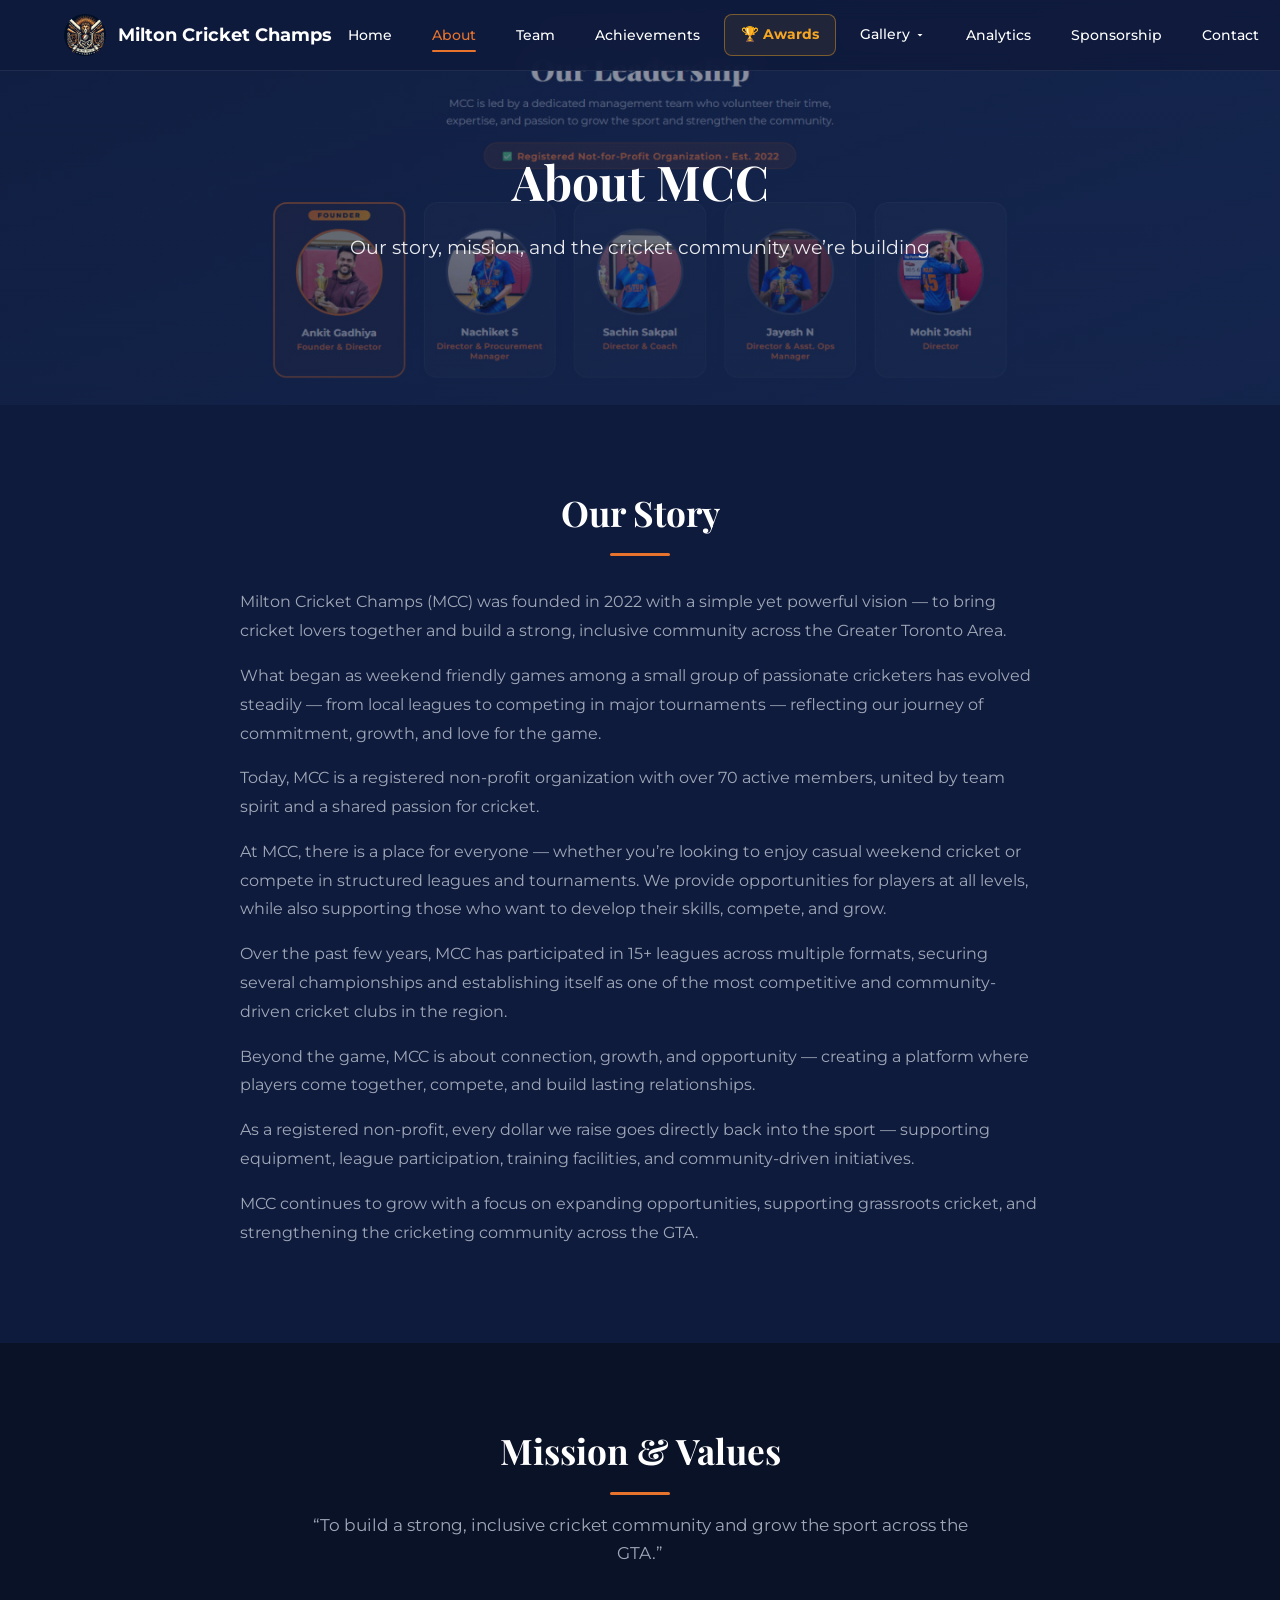
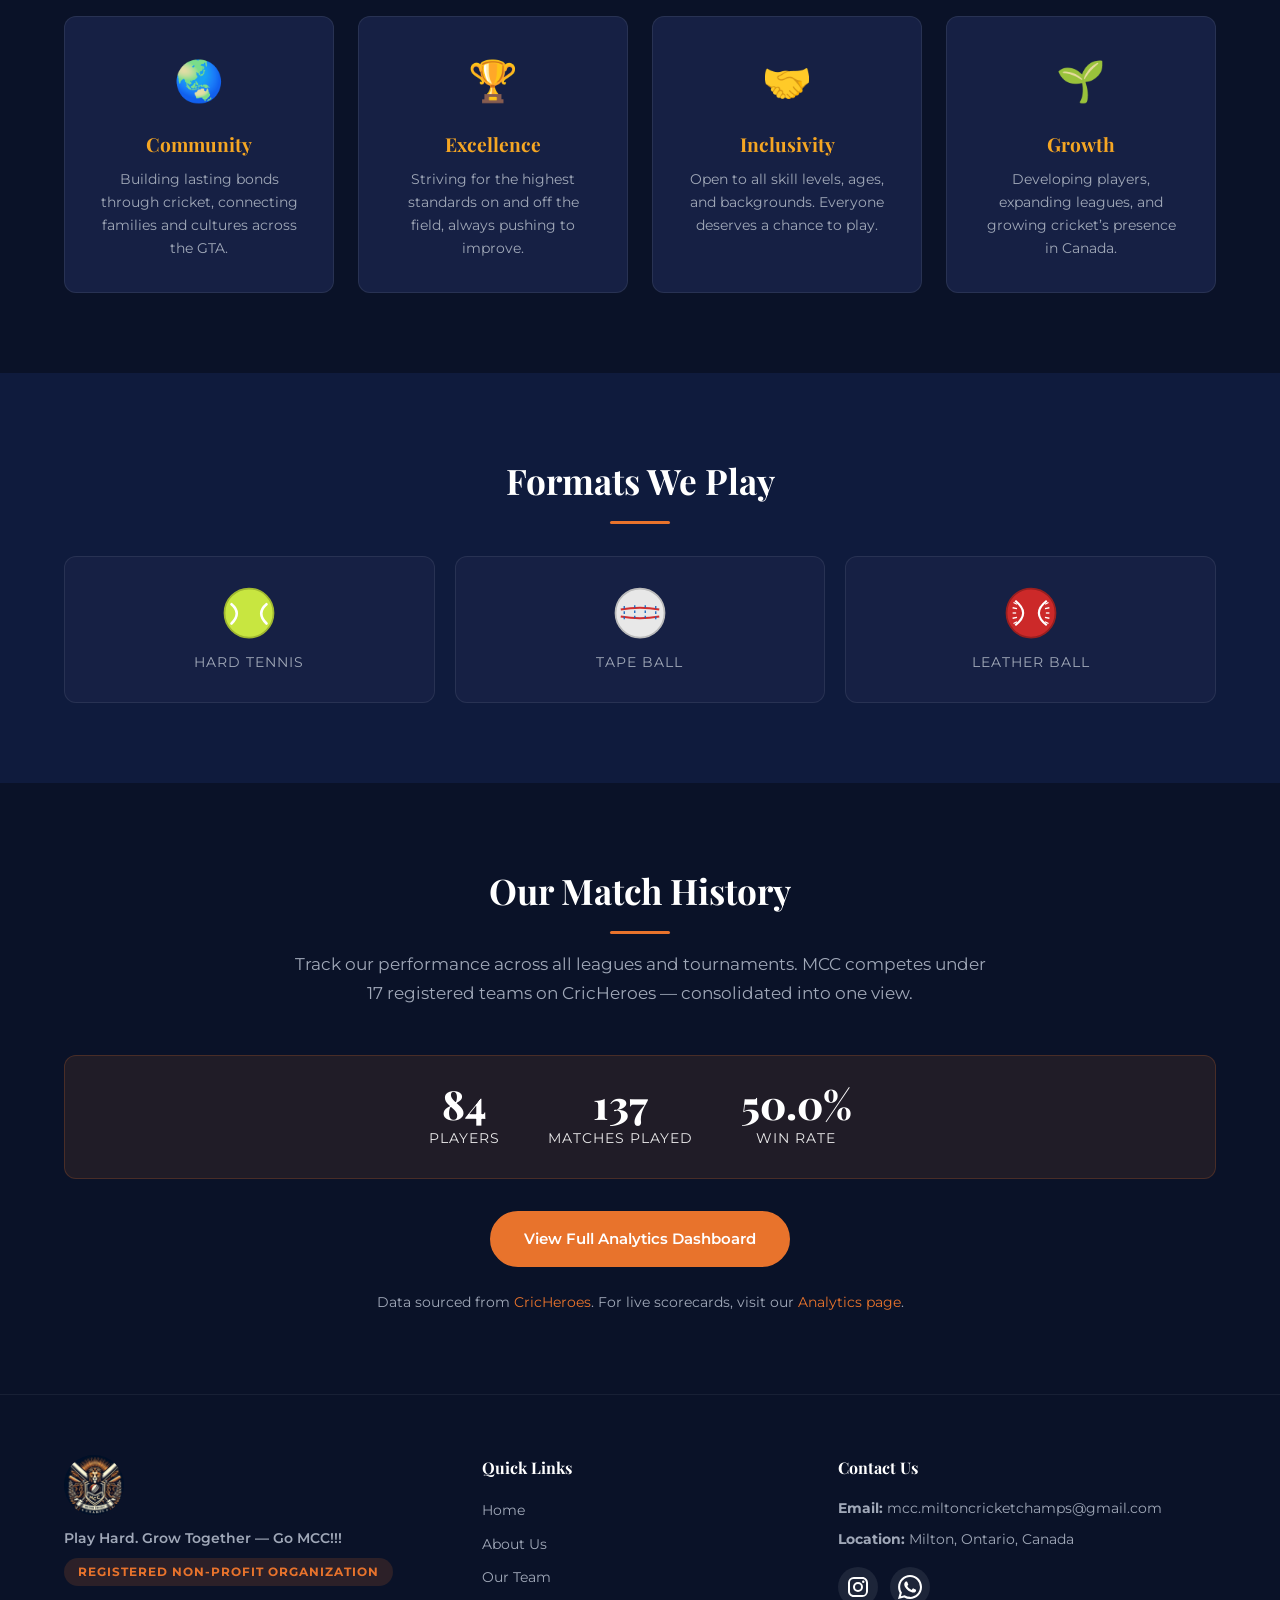
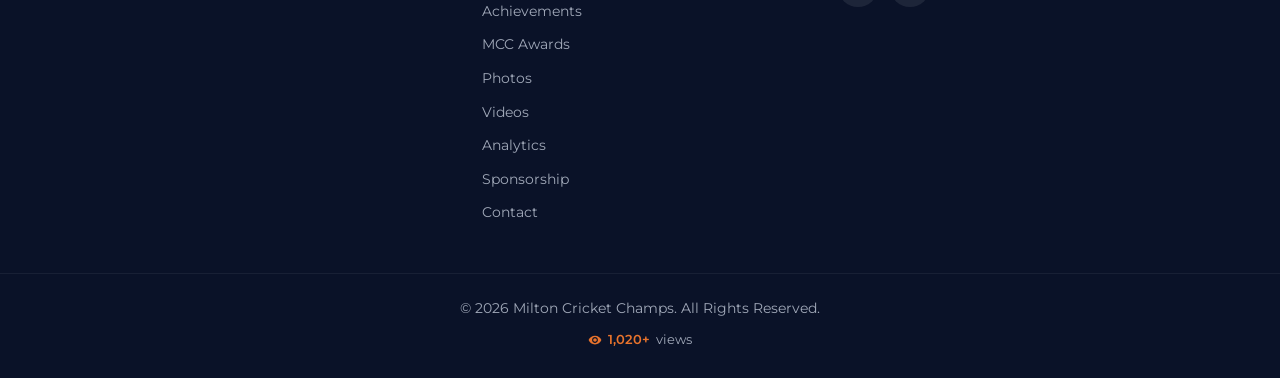
==== about.html @ cc92b358 "Auto-update: refresh analytics & videos [2026-10-25]" ====
<!DOCTYPE html>
<html lang="en">
<head>
  <meta charset="UTF-8">
  <meta name="viewport" content="width=device-width, initial-scale=1.0">
  <meta name="description" content="Learn about Milton Cricket Champs — our story, mission, values, and the cricket formats we play.">
  <title>About | Milton Cricket Champs</title>
  <link rel="icon" type="image/jpeg" href="img/logo.jpeg">
  <!-- Open Graph -->
  <meta property="og:title" content="About | Milton Cricket Champs">
  <meta property="og:description" content="Learn about Milton Cricket Champs — our story, mission, values, and the cricket formats we play.">
  <meta property="og:image" content="https://mcc-miltoncricketchamps.github.io/img/logo.jpeg">
  <meta property="og:type" content="website">
  <link href="https://fonts.googleapis.com/css2?family=Montserrat:wght@400;500;600;700;800&family=Playfair+Display:wght@700;800&display=swap" rel="stylesheet">
  <link rel="stylesheet" href="css/style.css">
  <!-- Google tag (gtag.js) -->
  <script async src="https://www.googletagmanager.com/gtag/js?id=G-EQ4QYPNRT9"></script>
  <script>
    window.dataLayer = window.dataLayer || [];
    function gtag(){dataLayer.push(arguments);}
    gtag('js', new Date());
    gtag('config', 'G-EQ4QYPNRT9');
  </script>
  <script type="application/ld+json">{
    "@context": "https://schema.org",
    "@type": "SportsOrganization",
    "name": "Milton Cricket Champs",
    "alternateName": "MCC",
    "url": "https://mcc-miltoncricketchamps.github.io",
    "logo": "https://mcc-miltoncricketchamps.github.io/img/logo.jpeg",
    "description": "A registered non-profit cricket organization in Milton, Ontario — building a strong, inclusive cricket community in the GTA since 2022.",
    "sport": "Cricket",
    "location": {
      "@type": "Place",
      "name": "Milton, Ontario",
      "address": {
        "@type": "PostalAddress",
        "addressLocality": "Milton",
        "addressRegion": "Ontario",
        "addressCountry": "CA"
      }
    },
    "email": "mcc.miltoncricketchamps@gmail.com",
    "foundingDate": "2022",
    "nonprofitStatus": "NonprofitType"
  }</script>
</head>
<body>
<nav class="navbar" id="navbar">
  <div class="nav-container">
    <a href="index.html" class="nav-brand">
      <img src="img/logo.jpeg" alt="MCC Logo" class="nav-logo">
      <span>Milton Cricket Champs</span>
    </a>
    <button class="hamburger" id="hamburger" aria-label="Toggle menu">
      <span></span><span></span><span></span>
    </button>
    <ul class="nav-links" id="navLinks">
      <li><a href="index.html">Home</a></li>
<li><a href="about.html" class="active">About</a></li>
<li><a href="team.html">Team</a></li>
<li><a href="achievements.html">Achievements</a></li>
<li class="nav-awards"><a href="awards.html">🏆 Awards</a></li>
<li class="nav-dropdown">
  <a href="#" class="dropdown-toggle">Gallery <svg class="dropdown-arrow" viewBox="0 0 24 24" width="12" height="12"><path fill="currentColor" d="M7 10l5 5 5-5z"/></svg></a>
  <ul class="dropdown-menu">
    <li><a href="gallery.html">Photos</a></li>
    <li><a href="videos.html">Videos</a></li>
  </ul>
</li>
<li><a href="analytics.html">Analytics</a></li>
<li><a href="sponsorship.html">Sponsorship</a></li>
<li><a href="contact.html">Contact</a></li>

    </ul>
  </div>
</nav>
<main>

<!-- Hero Banner -->
<section class="page-hero">
  <div class="page-hero-bg">
    <img src="img/gallery/slide_3.jpg" alt="MCC Team">
  </div>
  <div class="hero-overlay"></div>
  <div class="page-hero-content">
    <h1>About MCC</h1>
    <p>Our story, mission, and the cricket community we&rsquo;re building</p>
  </div>
</section>

<!-- Story -->
<section class="section">
  <div class="container">
    <h2 class="section-title">Our Story</h2>
    <div class="story-content">
      <p>Milton Cricket Champs (MCC) was founded in 2022 with a simple yet powerful vision &mdash; to bring cricket lovers together and build a strong, inclusive community across the Greater Toronto Area.</p>
      <p>What began as weekend friendly games among a small group of passionate cricketers has evolved steadily &mdash; from local leagues to competing in major tournaments &mdash; reflecting our journey of commitment, growth, and love for the game.</p>
      <p>Today, MCC is a registered non-profit organization with over 70 active members, united by team spirit and a shared passion for cricket.</p>
      <p>At MCC, there is a place for everyone &mdash; whether you&rsquo;re looking to enjoy casual weekend cricket or compete in structured leagues and tournaments. We provide opportunities for players at all levels, while also supporting those who want to develop their skills, compete, and grow.</p>
      <p>Over the past few years, MCC has participated in 15+ leagues across multiple formats, securing several championships and establishing itself as one of the most competitive and community-driven cricket clubs in the region.</p>
      <p>Beyond the game, MCC is about connection, growth, and opportunity &mdash; creating a platform where players come together, compete, and build lasting relationships.</p>
      <p>As a registered non-profit, every dollar we raise goes directly back into the sport &mdash; supporting equipment, league participation, training facilities, and community-driven initiatives.</p>
      <p>MCC continues to grow with a focus on expanding opportunities, supporting grassroots cricket, and strengthening the cricketing community across the GTA.</p>
    </div>
  </div>
</section>

<!-- Mission & Values -->
<section class="section section-alt">
  <div class="container">
    <h2 class="section-title">Mission &amp; Values</h2>
    <p class="section-subtitle">&ldquo;To build a strong, inclusive cricket community and grow the sport across the GTA.&rdquo;</p>
    <div class="values-grid">
      <div class="value-card">
        <div class="value-icon">&#127759;</div>
        <h3>Community</h3>
        <p>Building lasting bonds through cricket, connecting families and cultures across the GTA.</p>
      </div>
      <div class="value-card">
        <div class="value-icon">&#127942;</div>
        <h3>Excellence</h3>
        <p>Striving for the highest standards on and off the field, always pushing to improve.</p>
      </div>
      <div class="value-card">
        <div class="value-icon">&#129309;</div>
        <h3>Inclusivity</h3>
        <p>Open to all skill levels, ages, and backgrounds. Everyone deserves a chance to play.</p>
      </div>
      <div class="value-card">
        <div class="value-icon">&#127793;</div>
        <h3>Growth</h3>
        <p>Developing players, expanding leagues, and growing cricket&rsquo;s presence in Canada.</p>
      </div>
    </div>
  </div>
</section>

<!-- Formats -->
<section class="section">
  <div class="container">
    <h2 class="section-title">Formats We Play</h2>
    <div class="formats-grid">
      <div class="format-card"><span class="format-icon"><svg viewBox="0 0 64 64" width="56" height="56"><circle cx="32" cy="32" r="28" fill="#c8e640" stroke="#a0b830" stroke-width="2"/><path d="M12 22 Q24 32 12 44" fill="none" stroke="#fff" stroke-width="3" stroke-linecap="round"/><path d="M52 22 Q40 32 52 44" fill="none" stroke="#fff" stroke-width="3" stroke-linecap="round"/></svg></span><span class="format-name">Hard Tennis</span></div>
      <div class="format-card"><span class="format-icon"><svg viewBox="0 0 64 64" width="56" height="56"><circle cx="32" cy="32" r="28" fill="#e8e8e8" stroke="#bbb" stroke-width="2"/><path d="M10 28 Q32 24 54 28" fill="none" stroke="#d32f2f" stroke-width="2.5"/><path d="M10 36 Q32 40 54 36" fill="none" stroke="#d32f2f" stroke-width="2.5"/><path d="M14 24 L14 40" fill="none" stroke="#1565c0" stroke-width="1.5" stroke-dasharray="3 3"/><path d="M26 23 L26 41" fill="none" stroke="#1565c0" stroke-width="1.5" stroke-dasharray="3 3"/><path d="M38 23 L38 41" fill="none" stroke="#1565c0" stroke-width="1.5" stroke-dasharray="3 3"/><path d="M50 24 L50 40" fill="none" stroke="#1565c0" stroke-width="1.5" stroke-dasharray="3 3"/></svg></span><span class="format-name">Tape Ball</span></div>
      <div class="format-card"><span class="format-icon"><svg viewBox="0 0 64 64" width="56" height="56"><circle cx="32" cy="32" r="28" fill="#cc2929" stroke="#991f1f" stroke-width="2"/><path d="M14 18 Q32 32 14 46" fill="none" stroke="#fff" stroke-width="2.5"/><path d="M50 18 Q32 32 50 46" fill="none" stroke="#fff" stroke-width="2.5"/><line x1="12" y1="20" x2="16" y2="22" stroke="#fff" stroke-width="1.5"/><line x1="11" y1="26" x2="16" y2="27" stroke="#fff" stroke-width="1.5"/><line x1="11" y1="32" x2="15" y2="32" stroke="#fff" stroke-width="1.5"/><line x1="11" y1="38" x2="16" y2="37" stroke="#fff" stroke-width="1.5"/><line x1="12" y1="44" x2="16" y2="42" stroke="#fff" stroke-width="1.5"/><line x1="52" y1="20" x2="48" y2="22" stroke="#fff" stroke-width="1.5"/><line x1="53" y1="26" x2="48" y2="27" stroke="#fff" stroke-width="1.5"/><line x1="53" y1="32" x2="49" y2="32" stroke="#fff" stroke-width="1.5"/><line x1="53" y1="38" x2="48" y2="37" stroke="#fff" stroke-width="1.5"/><line x1="52" y1="44" x2="48" y2="42" stroke="#fff" stroke-width="1.5"/></svg></span><span class="format-name">Leather Ball</span></div>
    </div>
  </div>
</section>

<!-- CricHeroes -->
<section class="section section-alt">
  <div class="container cricheroes-section">
    <h2 class="section-title">Our Match History</h2>
    <p class="section-subtitle">Track our performance across all leagues and tournaments. MCC competes under 17 registered teams on CricHeroes &mdash; consolidated into one view.</p>

    <div class="cricheroes-aggregate">
      <div class="stat-item"><span class="stat-number">84</span><span class="stat-label">Players</span></div>
      <div class="stat-item"><span class="stat-number">137</span><span class="stat-label">Matches Played</span></div>
      <div class="stat-item"><span class="stat-number">50.0%</span><span class="stat-label">Win Rate</span></div>
    </div>

    <div style="text-align:center; margin-top:32px;">
      <a href="analytics.html" class="btn btn-primary">View Full Analytics Dashboard</a>
    </div>

    <p class="cricheroes-note" style="margin-top:24px;">Data sourced from <a href="https://cricheroes.com" target="_blank" rel="noopener">CricHeroes</a>. For live scorecards, visit our <a href="analytics.html">Analytics page</a>.</p>
  </div>
</section>

</main>
<footer class="site-footer">
  <div class="footer-container">
    <div class="footer-col footer-brand">
      <img src="img/logo.jpeg" alt="MCC Logo" class="footer-logo">
      <p class="footer-tagline">Play Hard. Grow Together &mdash; Go MCC!!!</p>
      <span class="nfp-badge">Registered Non-Profit Organization</span>
    </div>
    <div class="footer-col">
      <h4>Quick Links</h4>
      <ul>
        <li><a href="index.html">Home</a></li>
        <li><a href="about.html">About Us</a></li>
        <li><a href="team.html">Our Team</a></li>
        <li><a href="achievements.html">Achievements</a></li>
        <li><a href="awards.html">MCC Awards</a></li>
        <li><a href="gallery.html">Photos</a></li>
        <li><a href="videos.html">Videos</a></li>
        <li><a href="analytics.html">Analytics</a></li>
        <li><a href="sponsorship.html">Sponsorship</a></li>
        <li><a href="contact.html">Contact</a></li>
      </ul>
    </div>
    <div class="footer-col">
      <h4>Contact Us</h4>
      <p><strong>Email:</strong> mcc.miltoncricketchamps@gmail.com</p>
      <p><strong>Location:</strong> Milton, Ontario, Canada</p>
      <div class="social-links">
        <a href="https://www.instagram.com/miltoncricketchamps/" target="_blank" rel="noopener" aria-label="Instagram">
          <svg viewBox="0 0 24 24" width="24" height="24"><path fill="currentColor" d="M7.8 2h8.4C19.4 2 22 4.6 22 7.8v8.4a5.8 5.8 0 0 1-5.8 5.8H7.8C4.6 22 2 19.4 2 16.2V7.8A5.8 5.8 0 0 1 7.8 2m-.2 2A3.6 3.6 0 0 0 4 7.6v8.8C4 18.39 5.61 20 7.6 20h8.8a3.6 3.6 0 0 0 3.6-3.6V7.6C20 5.61 18.39 4 16.4 4H7.6m9.65 1.5a1.25 1.25 0 0 1 1.25 1.25A1.25 1.25 0 0 1 17.25 8 1.25 1.25 0 0 1 16 6.75a1.25 1.25 0 0 1 1.25-1.25M12 7a5 5 0 0 1 5 5 5 5 0 0 1-5 5 5 5 0 0 1-5-5 5 5 0 0 1 5-5m0 2a3 3 0 0 0-3 3 3 3 0 0 0 3 3 3 3 0 0 0 3-3 3 3 0 0 0-3-3z"/></svg>
        </a>
        <a href="https://wa.me/16475231638" target="_blank" rel="noopener" class="whatsapp-link" aria-label="WhatsApp">
          <svg viewBox="0 0 24 24" width="24" height="24"><path fill="currentColor" d="M17.47 14.38c-.29-.15-1.72-.85-1.99-.95-.27-.1-.46-.15-.66.15-.2.29-.76.95-.93 1.14-.17.2-.34.22-.63.07-.29-.15-1.22-.45-2.32-1.43-.86-.76-1.44-1.71-1.61-2-.17-.29-.02-.44.13-.59.13-.13.29-.34.44-.51.15-.17.2-.29.29-.48.1-.2.05-.37-.02-.51-.07-.15-.66-1.58-.9-2.17-.24-.56-.48-.49-.66-.5h-.56c-.2 0-.51.07-.78.37-.27.29-1.02 1-1.02 2.44 0 1.44 1.05 2.83 1.19 3.02.15.2 2.06 3.14 4.99 4.41.7.3 1.24.48 1.66.61.7.22 1.34.19 1.84.12.56-.08 1.72-.7 1.96-1.38.24-.68.24-1.26.17-1.38-.07-.12-.27-.2-.56-.34m-5.42 7.4h-.03a9.87 9.87 0 0 1-5.03-1.38l-.36-.21-3.74.98 1-3.65-.24-.37a9.86 9.86 0 0 1-1.51-5.26c0-5.45 4.44-9.89 9.9-9.89 2.64 0 5.12 1.03 6.99 2.9a9.83 9.83 0 0 1 2.9 6.99c0 5.46-4.44 9.9-9.88 9.9m8.41-18.31A11.82 11.82 0 0 0 12.05 0C5.49 0 .09 5.4.09 12.04c0 2.12.56 4.19 1.61 6.01L0 24l6.1-1.6a12.04 12.04 0 0 0 5.95 1.56c6.56 0 11.94-5.4 11.94-12.04 0-3.22-1.24-6.24-3.52-8.52"/></svg>
        </a>
      </div>
    </div>
  </div>
  <div class="footer-bottom">
    <p>&copy; 2026 Milton Cricket Champs. All Rights Reserved.</p>
    <div class="site-views" id="siteViews">
      <svg viewBox="0 0 24 24"><path d="M12 4.5C7 4.5 2.73 7.61 1 12c1.73 4.39 6 7.5 11 7.5s9.27-3.11 11-7.5c-1.73-4.39-6-7.5-11-7.5zM12 17c-2.76 0-5-2.24-5-5s2.24-5 5-5 5 2.24 5 5-2.24 5-5 5zm0-8c-1.66 0-3 1.34-3 3s1.34 3 3 3 3-1.34 3-3-1.34-3-3-3z"/></svg>
      <span class="view-count">-</span> views
    </div>
  </div>
</footer>
<script src="js/main.js"></script>
</body>
</html>
---- css/style.css ----
/* ============================================================
   MCC Website — style.css
   Brand: Navy #0F1B3D, Orange #E8732C, Gold #F5A623
   ============================================================ */

/* --- Variables & Reset --- */
:root {
  --navy: #0F1B3D;
  --navy-light: #1A2D5A;
  --navy-dark: #0A1228;
  --orange: #E8732C;
  --orange-hover: #D4621E;
  --gold: #F5A623;
  --white: #FFFFFF;
  --light-gray: #F4F6FA;
  --text-gray: #A0A8B8;
  --text-dark: #333333;
  --card-bg: #162044;
  --shadow: 0 4px 20px rgba(0,0,0,0.3);
  --radius: 12px;
  --transition: 0.3s ease;
}

*, *::before, *::after { margin: 0; padding: 0; box-sizing: border-box; }

html { scroll-behavior: smooth; scroll-padding-top: 80px; }

body {
  font-family: 'Montserrat', sans-serif;
  background: var(--navy);
  color: var(--white);
  line-height: 1.6;
  overflow-x: hidden;
}

h1, h2, h3, h4 { font-family: 'Playfair Display', serif; font-weight: 700; }

a { color: var(--orange); text-decoration: none; transition: color var(--transition); }
a:hover { color: var(--gold); }

img { max-width: 100%; height: auto; display: block; }

.container { max-width: 1200px; margin: 0 auto; padding: 0 24px; }

/* --- Buttons --- */
.btn {
  display: inline-block;
  padding: 14px 32px;
  border-radius: 50px;
  font-family: 'Montserrat', sans-serif;
  font-weight: 600;
  font-size: 0.95rem;
  text-align: center;
  cursor: pointer;
  transition: all var(--transition);
  border: 2px solid transparent;
  text-decoration: none;
}
.btn-primary {
  background: var(--orange);
  color: var(--white);
  border-color: var(--orange);
}
.btn-primary:hover {
  background: var(--orange-hover);
  border-color: var(--orange-hover);
  color: var(--white);
  transform: translateY(-2px);
  box-shadow: 0 6px 20px rgba(232,115,44,0.4);
}
.btn-outline {
  background: transparent;
  color: var(--white);
  border-color: var(--white);
}
.btn-outline:hover {
  background: var(--white);
  color: var(--navy);
  transform: translateY(-2px);
}
.btn-full { width: 100%; }
.btn-whatsapp {
  background: #25D366;
  color: var(--white);
  border-color: #25D366;
  display: inline-flex;
  align-items: center;
  gap: 8px;
}
.btn-whatsapp:hover { background: #1DA851; border-color: #1DA851; color: var(--white); }

/* --- Navigation --- */
.navbar {
  position: fixed;
  top: 0; left: 0; right: 0;
  z-index: 1000;
  background: rgba(15, 27, 61, 0.95);
  backdrop-filter: blur(10px);
  -webkit-backdrop-filter: blur(10px);
  border-bottom: 1px solid rgba(255,255,255,0.08);
  transition: background var(--transition);
}
.navbar.scrolled { background: rgba(10, 18, 40, 0.98); box-shadow: 0 2px 20px rgba(0,0,0,0.3); }
.nav-container {
  max-width: 1200px;
  margin: 0 auto;
  padding: 0 24px;
  display: flex;
  align-items: center;
  justify-content: space-between;
  height: 70px;
}
.nav-brand {
  display: flex;
  align-items: center;
  gap: 12px;
  flex-shrink: 0;
  text-decoration: none;
  color: var(--white);
  font-weight: 700;
  font-size: 1.1rem;
  white-space: nowrap;
}
.nav-logo { width: 42px; height: 42px; border-radius: 50%; object-fit: cover; }
.nav-links {
  display: flex;
  align-items: center;
  list-style: none;
  gap: 8px;
  flex-wrap: nowrap;
}
.nav-links li a {
  color: var(--white);
  text-decoration: none;
  padding: 8px 16px;
  font-size: 0.9rem;
  font-weight: 500;
  border-radius: 8px;
  transition: all var(--transition);
  position: relative;
  white-space: nowrap;
}
.nav-links li a:hover { color: var(--orange); background: rgba(232,115,44,0.1); }
.nav-links li a.active {
  color: var(--orange);
}
.nav-links li a.active::after {
  content: '';
  position: absolute;
  bottom: 0; left: 16px; right: 16px;
  height: 2px;
  background: var(--orange);
  border-radius: 2px;
}
.nav-awards > a {
  display: inline-flex;
  align-items: center;
  gap: 4px;
  color: var(--gold) !important;
  border: 1px solid rgba(245,166,35,0.42);
  background: rgba(245,166,35,0.08);
  font-weight: 700 !important;
}
.nav-awards > a:hover,
.nav-awards > a.active {
  color: var(--navy-dark) !important;
  background: linear-gradient(135deg, var(--gold), #ffd979) !important;
}
.nav-awards > a.active::after { display: none; }

/* Hamburger */
.hamburger {
  display: none;
  background: none;
  border: none;
  cursor: pointer;
  padding: 8px;
  z-index: 1001;
}
.hamburger span {
  display: block;
  width: 24px;
  height: 2px;
  background: var(--white);
  margin: 5px 0;
  transition: all var(--transition);
  border-radius: 2px;
}
.hamburger.active span:nth-child(1) { transform: rotate(45deg) translate(5px, 5px); }
.hamburger.active span:nth-child(2) { opacity: 0; }
.hamburger.active span:nth-child(3) { transform: rotate(-45deg) translate(5px, -5px); }

/* Dropdown */
.nav-dropdown { position: relative; }
.dropdown-toggle { display: flex; align-items: center; gap: 4px; cursor: pointer; }
.dropdown-arrow { transition: transform var(--transition); }
.nav-dropdown:hover .dropdown-arrow,
.nav-dropdown.open .dropdown-arrow { transform: rotate(180deg); }
.dropdown-menu {
  position: absolute;
  top: 100%;
  left: 0;
  background: rgba(10, 18, 40, 0.98);
  border-radius: 8px;
  padding: 8px 0;
  min-width: 160px;
  box-shadow: 0 8px 24px rgba(0,0,0,0.4);
  opacity: 0;
  visibility: hidden;
  transform: translateY(8px);
  transition: all var(--transition);
  list-style: none;
  z-index: 1002;
}
.nav-dropdown:hover .dropdown-menu,
.nav-dropdown.open .dropdown-menu {
  opacity: 1;
  visibility: visible;
  transform: translateY(0);
}
.dropdown-menu li a {
  display: block;
  padding: 8px 20px;
  color: var(--white);
  text-decoration: none;
  font-size: 0.9rem;
  font-weight: 500;
  transition: all var(--transition);
  white-space: nowrap;
}
.dropdown-menu li a:hover { color: var(--orange); background: rgba(232,115,44,0.1); }
.dropdown-menu li a.active { color: var(--orange); }
.nav-dropdown.active > .dropdown-toggle { color: var(--orange); }

/* --- Hero (Home) --- */
.hero {
  position: relative;
  min-height: 480px;
  display: flex;
  align-items: center;
  justify-content: center;
  text-align: center;
  overflow: hidden;
}
.hero-bg {
  position: absolute;
  inset: 0;
}
.hero-bg img {
  width: 100%;
  height: 100%;
  object-fit: cover;
  object-position: center center;
}
.hero-overlay {
  position: absolute;
  inset: 0;
  background: linear-gradient(180deg, rgba(15,27,61,0.45) 0%, rgba(15,27,61,0.65) 100%);
}
.hero-content {
  position: relative;
  z-index: 2;
  max-width: 700px;
  padding: 100px 24px 50px;
}
.hero-logo {
  width: 120px;
  height: 120px;
  border-radius: 50%;
  margin: 0 auto 24px;
  border: 3px solid var(--gold);
  box-shadow: 0 0 30px rgba(245,166,35,0.3);
}
.hero-content h1 {
  font-size: 3.5rem;
  margin-bottom: 16px;
  line-height: 1.1;
}
.hero-motto {
  font-size: 1.3rem;
  color: var(--gold);
  margin-bottom: 36px;
  font-weight: 500;
}
.hero-cta {
  display: flex;
  gap: 16px;
  justify-content: center;
  flex-wrap: wrap;
}

/* --- Page Hero (inner pages) --- */
.page-hero {
  position: relative;
  height: 45vh;
  min-height: 320px;
  display: flex;
  align-items: center;
  justify-content: center;
  text-align: center;
  overflow: hidden;
}
.page-hero-bg {
  position: absolute;
  inset: 0;
}
.page-hero-bg img {
  width: 100%;
  height: 100%;
  object-fit: cover;
}
.page-hero-content {
  position: relative;
  z-index: 2;
}
.page-hero-content h1 {
  font-size: 3rem;
  margin-bottom: 12px;
}
.page-hero-content p {
  font-size: 1.2rem;
  opacity: 0.9;
}

/* --- Sections --- */
.section {
  padding: 80px 0;
}
.section-alt {
  background: var(--navy-dark);
}
.section-title {
  text-align: center;
  font-size: 2.2rem;
  margin-bottom: 16px;
  position: relative;
}
.section-title::after {
  content: '';
  display: block;
  width: 60px;
  height: 3px;
  background: var(--orange);
  margin: 12px auto 0;
  border-radius: 2px;
}
.section-subtitle {
  text-align: center;
  font-size: 1.05rem;
  color: var(--text-gray);
  max-width: 700px;
  margin: 0 auto 48px;
  line-height: 1.7;
}

/* --- Stats Bar --- */
.stats-bar {
  background: linear-gradient(135deg, var(--orange) 0%, #D4621E 100%);
  padding: 36px 0;
}
.stats-bar .container {
  display: flex;
  justify-content: space-around;
  flex-wrap: wrap;
  gap: 24px;
}
.stat-item {
  text-align: center;
}
.stat-number {
  display: block;
  font-family: 'Playfair Display', serif;
  font-size: 2.5rem;
  font-weight: 800;
  line-height: 1;
}
.stat-label {
  display: block;
  font-size: 0.85rem;
  text-transform: uppercase;
  letter-spacing: 1px;
  opacity: 0.9;
  margin-top: 4px;
}

/* --- Stats Recap (Achievements page) --- */
.stats-recap {
  display: flex;
  justify-content: space-around;
  flex-wrap: wrap;
  gap: 24px;
  background: linear-gradient(135deg, var(--orange) 0%, #D4621E 100%);
  padding: 48px 32px;
  border-radius: var(--radius);
}

/* --- About Preview --- */
.about-preview {
  text-align: center;
}
.about-preview .section-subtitle {
  margin-bottom: 32px;
}

/* --- Achievement Cards (Home) --- */
.achievement-cards {
  display: grid;
  grid-template-columns: repeat(auto-fit, minmax(300px, 1fr));
  gap: 24px;
  margin-top: 32px;
}
.achievement-card {
  background: var(--card-bg);
  border-radius: var(--radius);
  padding: 32px;
  border: 1px solid rgba(255,255,255,0.08);
  transition: transform var(--transition), box-shadow var(--transition);
}
.achievement-card:hover {
  transform: translateY(-4px);
  box-shadow: var(--shadow);
}
.achievement-year {
  display: inline-block;
  background: var(--orange);
  color: var(--white);
  padding: 4px 16px;
  border-radius: 20px;
  font-size: 0.85rem;
  font-weight: 700;
  margin-bottom: 16px;
}
.achievement-card h3 {
  font-size: 1.3rem;
  margin-bottom: 8px;
}
.achievement-card p {
  color: var(--text-gray);
  font-size: 0.95rem;
}

/* --- Instagram Grid (Home) --- */
.instagram-section { text-align: center; }
.ig-grid {
  display: grid;
  grid-template-columns: repeat(3, 1fr);
  gap: 16px;
  margin-top: 32px;
}
.ig-item {
  aspect-ratio: 1;
  overflow: hidden;
  border-radius: var(--radius);
  position: relative;
}
.ig-item img {
  width: 100%;
  height: 100%;
  object-fit: cover;
  object-position: center top;
  transition: transform var(--transition);
}
.ig-item:hover img { transform: scale(1.08); }

/* --- Values Grid (About) --- */
.values-grid {
  display: grid;
  grid-template-columns: repeat(auto-fit, minmax(240px, 1fr));
  gap: 24px;
  margin-top: 32px;
}
.value-card {
  background: var(--card-bg);
  border-radius: var(--radius);
  padding: 32px;
  text-align: center;
  border: 1px solid rgba(255,255,255,0.08);
  transition: transform var(--transition);
}
.value-card:hover { transform: translateY(-4px); }
.value-icon { font-size: 2.5rem; margin-bottom: 16px; }
.value-card h3 { font-size: 1.2rem; margin-bottom: 8px; color: var(--gold); }
.value-card p { color: var(--text-gray); font-size: 0.9rem; }

/* --- Formats Grid (About) --- */
.formats-grid {
  display: grid;
  grid-template-columns: repeat(auto-fit, minmax(150px, 1fr));
  gap: 20px;
  margin-top: 32px;
}
.format-card {
  background: var(--card-bg);
  border-radius: var(--radius);
  padding: 28px 16px;
  text-align: center;
  border: 1px solid rgba(255,255,255,0.08);
  transition: all var(--transition);
}
.format-card:hover {
  border-color: var(--orange);
  transform: translateY(-2px);
}
.format-icon {
  display: block;
  line-height: 1;
  margin-bottom: 4px;
}
.format-name {
  display: block;
  font-size: 0.85rem;
  color: var(--text-gray);
  margin-top: 8px;
  text-transform: uppercase;
  letter-spacing: 1px;
}

/* --- CricHeroes (About) --- */
.cricheroes-section { text-align: center; }
.cricheroes-btn { margin-bottom: 12px; }

/* --- Placeholder Note --- */
.placeholder-note {
  color: var(--text-gray);
  font-size: 0.85rem;
  font-style: italic;
  margin-top: 8px;
}

/* --- Team Grid --- */
.team-grid {
  display: grid;
  grid-template-columns: repeat(5, 1fr);
  gap: 24px;
  margin-top: 40px;
  max-width: 1100px;
  margin-left: auto;
  margin-right: auto;
}
.team-card {
  background: var(--card-bg);
  border-radius: var(--radius);
  padding: 32px 24px;
  text-align: center;
  border: 1px solid rgba(255,255,255,0.08);
  position: relative;
  transition: transform var(--transition), box-shadow var(--transition);
}
.team-card:hover {
  transform: translateY(-6px);
  box-shadow: var(--shadow);
}
.founder-card {
  border-color: var(--gold);
  background: linear-gradient(180deg, rgba(245,166,35,0.08) 0%, var(--card-bg) 40%);
}
.founder-badge {
  position: absolute;
  top: 12px;
  right: 12px;
  background: var(--gold);
  color: var(--navy);
  font-size: 0.7rem;
  font-weight: 700;
  padding: 4px 12px;
  border-radius: 20px;
  text-transform: uppercase;
  letter-spacing: 1px;
}
.team-photo {
  width: 140px;
  height: 140px;
  border-radius: 50%;
  overflow: hidden;
  margin: 0 auto 20px;
  border: 3px solid rgba(255,255,255,0.1);
}
.founder-card .team-photo {
  border-color: var(--gold);
}
.team-photo img {
  width: 100%;
  height: 100%;
  object-fit: cover;
}
.team-card h3 {
  font-size: 1.1rem;
  margin-bottom: 4px;
}
.team-role {
  color: var(--orange);
  font-size: 0.85rem;
  font-weight: 500;
}
.team-full-photo {
  border-radius: var(--radius);
  overflow: hidden;
  box-shadow: var(--shadow);
}

/* --- Members Roster Bubbles --- */
.members-roster {
  display: flex;
  flex-wrap: wrap;
  gap: 14px;
  justify-content: center;
}
.member-bubble {
  display: flex;
  flex-direction: column;
  align-items: center;
  gap: 6px;
  transition: transform 0.2s;
}
.member-bubble:hover {
  transform: translateY(-4px);
}
.member-initials {
  width: 52px;
  height: 52px;
  border-radius: 50%;
  background: var(--bubble-color);
  color: #fff;
  display: flex;
  align-items: center;
  justify-content: center;
  font-weight: 700;
  font-size: 0.85rem;
  letter-spacing: 1px;
  opacity: 0.85;
  box-shadow: 0 3px 12px rgba(0,0,0,0.2);
  transition: opacity 0.2s, box-shadow 0.2s;
}
.member-bubble:hover .member-initials {
  opacity: 1;
  box-shadow: 0 6px 20px rgba(0,0,0,0.3);
}
.member-name {
  font-size: 0.7rem;
  color: var(--text-gray);
  text-align: center;
  max-width: 70px;
  line-height: 1.2;
  opacity: 0.7;
  transition: opacity 0.2s;
}
.member-bubble:hover .member-name {
  opacity: 1;
  color: var(--white);
}
.member-since {
  font-size: 0.6rem;
  color: var(--orange);
  opacity: 0.6;
  font-weight: 600;
  letter-spacing: 0.5px;
}
.member-bubble:hover .member-since {
  opacity: 1;
}

/* --- CTA Section --- */
.cta-section {
  text-align: center;
  background: linear-gradient(135deg, var(--navy-light) 0%, var(--navy) 100%);
}
.cta-section h2 {
  font-size: 2rem;
  margin-bottom: 16px;
}
.cta-section p {
  color: var(--text-gray);
  max-width: 600px;
  margin: 0 auto 32px;
  font-size: 1.05rem;
}

/* --- Timeline (Achievements) --- */
.timeline {
  max-width: 800px;
  margin: 40px auto 0;
  position: relative;
}
.timeline::before {
  content: '';
  position: absolute;
  left: 60px;
  top: 0;
  bottom: 0;
  width: 2px;
  background: rgba(255,255,255,0.1);
}
.timeline-card {
  display: flex;
  gap: 24px;
  margin-bottom: 32px;
  position: relative;
}
.timeline-year {
  flex-shrink: 0;
  width: 60px;
  font-family: 'Playfair Display', serif;
  font-size: 1.2rem;
  font-weight: 800;
  color: var(--orange);
  text-align: right;
  padding-top: 20px;
}
.timeline-body {
  background: var(--card-bg);
  border-radius: var(--radius);
  padding: 24px 28px;
  flex: 1;
  border: 1px solid rgba(255,255,255,0.08);
  position: relative;
  transition: transform var(--transition);
}
.timeline-body:hover { transform: translateX(4px); }
.timeline-body::before {
  content: '';
  position: absolute;
  left: -8px;
  top: 24px;
  width: 14px;
  height: 14px;
  background: var(--orange);
  border-radius: 50%;
  border: 3px solid var(--navy);
}
.timeline-badge {
  display: inline-block;
  padding: 3px 12px;
  border-radius: 20px;
  font-size: 0.75rem;
  font-weight: 700;
  text-transform: uppercase;
  letter-spacing: 0.5px;
  margin-bottom: 8px;
}
.badge-champion { background: var(--gold); color: var(--navy); }
.badge-semifinal { background: #C0C0C0; color: var(--navy); }
.badge-finalist { background: #CD7F32; color: var(--white); }
.timeline-body h3 { font-size: 1.2rem; margin-bottom: 8px; }
.timeline-body p { color: var(--text-gray); font-size: 0.9rem; }

/* --- Trophy Gallery --- */
.trophy-gallery {
  display: grid;
  grid-template-columns: repeat(auto-fit, minmax(300px, 1fr));
  gap: 24px;
  margin-top: 32px;
}
.trophy-img {
  border-radius: var(--radius);
  overflow: hidden;
  aspect-ratio: 16/10;
}
.trophy-img img {
  width: 100%;
  height: 100%;
  object-fit: cover;
  object-position: center top;
  transition: transform var(--transition);
}
.trophy-img:hover img { transform: scale(1.04); }

/* --- Gallery --- */
.gallery-filters {
  display: flex;
  justify-content: center;
  gap: 12px;
  margin-bottom: 32px;
  flex-wrap: wrap;
}
.filter-btn {
  background: var(--card-bg);
  color: var(--white);
  border: 1px solid rgba(255,255,255,0.15);
  padding: 10px 24px;
  border-radius: 50px;
  font-family: 'Montserrat', sans-serif;
  font-size: 0.9rem;
  font-weight: 500;
  cursor: pointer;
  transition: all var(--transition);
}
.filter-btn:hover, .filter-btn.active {
  background: var(--orange);
  border-color: var(--orange);
}
.gallery-grid {
  display: grid;
  grid-template-columns: repeat(auto-fill, minmax(280px, 1fr));
  gap: 16px;
}
.gallery-item {
  position: relative;
  border-radius: var(--radius);
  overflow: hidden;
  aspect-ratio: 1;
  cursor: pointer;
  transition: opacity var(--transition);
}
.gallery-item.hidden {
  display: none;
}
.gallery-item img {
  width: 100%;
  height: 100%;
  object-fit: cover;
  transition: transform var(--transition);
}
.gallery-item:hover img { transform: scale(1.06); }
.gallery-item-overlay {
  position: absolute;
  inset: 0;
  background: linear-gradient(0deg, rgba(15,27,61,0.8) 0%, transparent 50%);
  display: flex;
  align-items: flex-end;
  padding: 16px;
  opacity: 0;
  transition: opacity var(--transition);
}
.gallery-item:hover .gallery-item-overlay { opacity: 1; }
.gallery-item-overlay span { font-weight: 600; font-size: 0.9rem; }

/* --- Video List --- */
.video-list {
  display: grid;
  grid-template-columns: repeat(auto-fill, minmax(280px, 1fr));
  gap: 20px;
  margin-top: 32px;
}
.video-card {
  background: var(--card-bg);
  border-radius: var(--radius);
  overflow: hidden;
  text-decoration: none;
  color: inherit;
  transition: transform 0.2s, box-shadow 0.2s;
  border: 1px solid rgba(255,255,255,0.06);
}
.video-card:hover {
  transform: translateY(-4px);
  box-shadow: 0 8px 24px rgba(0,0,0,0.3);
}
.video-thumb {
  position: relative;
  aspect-ratio: 16/9;
  overflow: hidden;
}
.video-thumb img {
  width: 100%;
  height: 100%;
  object-fit: cover;
}
.play-btn {
  position: absolute;
  top: 50%;
  left: 50%;
  transform: translate(-50%, -50%);
  width: 48px;
  height: 48px;
  background: rgba(232,115,44,0.9);
  border-radius: 50%;
  display: flex;
  align-items: center;
  justify-content: center;
  font-size: 20px;
  color: #fff;
  opacity: 0.8;
  transition: opacity 0.2s, transform 0.2s;
}
.video-card:hover .play-btn {
  opacity: 1;
  transform: translate(-50%, -50%) scale(1.1);
}
.video-info {
  padding: 12px 16px;
}
.video-badge {
  display: inline-block;
  font-size: 0.65rem;
  font-weight: 700;
  text-transform: uppercase;
  letter-spacing: 0.5px;
  padding: 2px 8px;
  border-radius: 4px;
  margin-bottom: 6px;
}
.badge-live {
  background: rgba(232, 115, 44, 0.2);
  color: var(--orange);
}
.badge-event {
  background: rgba(245, 166, 35, 0.2);
  color: var(--gold);
}
.video-date {
  display: block;
  font-size: 0.75rem;
  color: var(--orange);
  font-weight: 600;
  text-transform: uppercase;
  letter-spacing: 1px;
  margin-bottom: 4px;
}
.video-title {
  display: block;
  font-size: 0.85rem;
  color: var(--text-light);
  line-height: 1.3;
}
.video-filters {
  display: flex;
  gap: 8px;
  flex-wrap: wrap;
}
.video-card.hidden {
  display: none;
}
@media (max-width: 768px) {
  .video-list { grid-template-columns: repeat(auto-fill, minmax(240px, 1fr)); gap: 16px; }
}

/* --- Lightbox --- */
.lightbox {
  display: none;
  position: fixed;
  inset: 0;
  z-index: 2000;
  background: rgba(0,0,0,0.92);
  align-items: center;
  justify-content: center;
  padding: 40px;
}
.lightbox.active { display: flex; }
.lightbox img {
  max-width: 90vw;
  max-height: 85vh;
  border-radius: var(--radius);
  object-fit: contain;
}
.lightbox-close {
  position: absolute;
  top: 20px;
  right: 30px;
  background: none;
  border: none;
  color: var(--white);
  font-size: 2.5rem;
  cursor: pointer;
  transition: color var(--transition);
  line-height: 1;
}
.lightbox-close:hover { color: var(--orange); }

/* --- Sponsorship --- */
.sponsor-reasons {
  display: grid;
  grid-template-columns: repeat(auto-fit, minmax(250px, 1fr));
  gap: 24px;
  margin-top: 32px;
}
.reason-card {
  background: var(--card-bg);
  border-radius: var(--radius);
  padding: 32px;
  border: 1px solid rgba(255,255,255,0.08);
  transition: transform var(--transition);
}
.reason-card:hover { transform: translateY(-4px); }
.reason-card h3 {
  color: var(--orange);
  font-size: 1.1rem;
  margin-bottom: 8px;
}
.reason-card p { color: var(--text-gray); font-size: 0.9rem; }

/* --- Tier Grid --- */
/* --- Sponsor Benefits Layout --- */
.sponsor-layout {
  display: grid;
  grid-template-columns: 1fr 320px;
  gap: 40px;
  margin-top: 40px;
  align-items: start;
}
.sponsor-benefits {
  display: grid;
  grid-template-columns: repeat(auto-fit, minmax(260px, 1fr));
  gap: 20px;
}
.benefit-card {
  background: var(--card-bg);
  border-radius: var(--radius);
  padding: 24px;
  border: 1px solid rgba(255,255,255,0.08);
  transition: transform var(--transition);
}
.benefit-card:hover { transform: translateY(-4px); }
.benefit-icon {
  font-size: 2rem;
  margin-bottom: 12px;
}
.benefit-card h3 {
  font-size: 1.05rem;
  color: var(--orange);
  margin-bottom: 8px;
}
.benefit-card p {
  font-size: 0.9rem;
  color: var(--text-gray);
  line-height: 1.5;
}
.sponsor-poster {
  position: sticky;
  top: 100px;
}
.sponsor-poster img {
  width: 100%;
  border-radius: var(--radius);
  box-shadow: 0 8px 30px rgba(0,0,0,0.3);
}

/* --- Sponsors by Season --- */
.sponsors-by-season {
  max-width: 1000px;
  margin: 32px auto 0;
  display: flex;
  flex-direction: column;
  gap: 28px;
}
.sponsor-season {
  background: var(--card-bg);
  border-radius: var(--radius);
  padding: 32px 24px;
  border: 1px solid rgba(245,166,35,0.2);
}
.sponsor-row {
  display: flex;
  flex-wrap: wrap;
  justify-content: center;
  align-items: flex-start;
  gap: 24px;
  margin-top: 8px;
}
.sponsor-row + .sponsor-row {
  margin-top: 28px;
}
.sponsor-card {
  display: flex;
  flex-direction: column;
  align-items: center;
  min-width: 220px;
  max-width: 300px;
  flex: 0 1 260px;
  padding: 18px 14px 14px;
  border-radius: 14px;
  border: 1px solid rgba(255,255,255,0.08);
  background: rgba(255,255,255,0.02);
  position: relative;
}
.sponsor-card--gold {
  border: 2px solid rgba(245,166,35,0.75);
  background:
    radial-gradient(ellipse at top, rgba(245,166,35,0.14) 0%, rgba(245,166,35,0.03) 55%, transparent 85%),
    linear-gradient(180deg, rgba(255,255,255,0.02), rgba(255,255,255,0));
  flex: 0 1 300px;
  max-width: 340px;
  transform: translateY(-4px);
  animation: gold-glow 3.2s ease-in-out infinite;
}
@keyframes gold-glow {
  0%, 100% {
    box-shadow: 0 0 20px rgba(245,166,35,0.22), 0 14px 36px rgba(0,0,0,0.35);
  }
  50% {
    box-shadow: 0 0 42px rgba(245,166,35,0.55), 0 14px 36px rgba(0,0,0,0.35);
  }
}
.sponsor-card--silver {
  border-color: rgba(192,192,192,0.45);
}
.sponsor-card--bronze {
  border-color: rgba(176,127,73,0.45);
}
.sponsor-crown {
  font-size: 1.7rem;
  line-height: 1;
  margin: 4px 0 8px;
  filter: drop-shadow(0 2px 6px rgba(245,166,35,0.55));
}
.sponsor-tier {
  display: inline-block;
  font-size: 0.7rem;
  font-weight: 700;
  letter-spacing: 1.5px;
  text-transform: uppercase;
  padding: 4px 10px;
  border-radius: 999px;
  margin-bottom: 12px;
}
.sponsor-tier--gold {
  background: linear-gradient(135deg, #f5a623, #e0901a);
  color: #1a1a1a;
}
.sponsor-tier--silver {
  background: linear-gradient(135deg, #c0c0c0, #9a9a9a);
  color: #1a1a1a;
}
.sponsor-tier--bronze {
  background: linear-gradient(135deg, #cd7f32, #a66628);
  color: #fff;
}
.sponsor-logo {
  width: auto;
  max-width: 220px;
  height: 140px;
  object-fit: contain;
  border-radius: 16px;
  margin-bottom: 14px;
  background: #fff;
  padding: 10px;
  box-sizing: border-box;
}
.sponsor-logo--bleed {
  background: transparent;
  padding: 0;
  width: 100%;
  max-width: 280px;
  height: auto;
  border-radius: 10px;
}
.sponsor-card--gold .sponsor-logo {
  max-width: 260px;
  height: 180px;
}
.sponsor-card--gold .sponsor-name {
  font-size: 1.35rem;
  font-weight: 700;
  text-transform: uppercase;
  letter-spacing: 1.5px;
}
.sponsor-tagline {
  font-size: 0.82rem;
  color: var(--text-gray);
  margin: 8px 0 0;
  text-align: center;
  line-height: 1.5;
  font-style: italic;
}
.sponsor-card--gold .sponsor-tagline {
  color: rgba(255,255,255,0.75);
  font-size: 0.88rem;
}
.sponsor-year {
  font-size: 0.85rem;
  text-transform: uppercase;
  letter-spacing: 2px;
  color: var(--text-gray);
  margin-bottom: 8px;
  text-align: center;
}
.sponsor-name {
  font-size: 1.25rem;
  color: var(--gold);
  margin: 0;
  text-align: center;
}

/* --- Financial Transparency Note --- */
.transparency-note {
  max-width: 720px;
  margin: 32px auto 0;
  padding: 32px 28px;
  background: var(--card-bg);
  border: 1px solid rgba(245,166,35,0.2);
  border-radius: var(--radius);
  box-shadow: var(--shadow);
}
.transparency-note p {
  color: var(--text-gray);
  line-height: 1.7;
  margin: 0;
}
.transparency-note strong {
  color: var(--gold);
}

/* --- CricHeroes Section --- */
.cricheroes-aggregate {
  display: flex;
  justify-content: center;
  gap: 48px;
  margin: 32px 0;
  padding: 28px;
  background: rgba(232,115,44,0.1);
  border-radius: var(--radius);
  border: 1px solid rgba(232,115,44,0.2);
}
.cricheroes-grid {
  display: grid;
  grid-template-columns: repeat(auto-fill, minmax(260px, 1fr));
  gap: 16px;
  margin-top: 32px;
}
.ch-card {
  background: var(--card-bg);
  border-radius: var(--radius);
  padding: 24px;
  border: 1px solid rgba(255,255,255,0.08);
  transition: transform var(--transition);
}
.ch-card:hover { transform: translateY(-3px); }
.ch-card.ch-primary {
  border-color: var(--orange);
  background: linear-gradient(180deg, rgba(232,115,44,0.1) 0%, var(--card-bg) 50%);
}
.ch-card h3 { font-size: 1rem; margin-bottom: 4px; }
.ch-since { font-size: 0.8rem; color: var(--text-gray); margin-bottom: 12px; }
.ch-stats {
  display: flex;
  gap: 16px;
  font-size: 0.85rem;
  color: var(--text-gray);
}
.ch-stats strong { color: var(--white); }
.ch-win strong { color: #4CAF50; }
.ch-loss strong { color: #ef5350; }
.cricheroes-note {
  text-align: center;
  margin-top: 32px;
  color: var(--text-gray);
  font-size: 0.9rem;
}

/* --- Contact --- */
.contact-grid {
  display: grid;
  grid-template-columns: 1fr 1fr;
  gap: 48px;
  margin-top: 20px;
}
.contact-info h2, .contact-form-wrapper h2 {
  font-size: 1.6rem;
  margin-bottom: 24px;
}
.contact-item {
  display: flex;
  gap: 16px;
  align-items: flex-start;
  margin-bottom: 24px;
}
.contact-item svg { flex-shrink: 0; color: var(--orange); margin-top: 2px; }
.contact-item h4 { font-size: 0.95rem; margin-bottom: 4px; }
.contact-item a, .contact-item p { color: var(--text-gray); font-size: 0.9rem; }
.contact-item a:hover { color: var(--orange); }

/* WhatsApp CTA */
.whatsapp-cta {
  background: var(--card-bg);
  border-radius: var(--radius);
  padding: 28px;
  margin-top: 32px;
  border: 1px solid rgba(255,255,255,0.08);
}
.whatsapp-cta h3 { font-size: 1.1rem; margin-bottom: 8px; }
.whatsapp-cta p { color: var(--text-gray); font-size: 0.9rem; margin-bottom: 16px; }

/* WhatsApp Builder */
.wa-builder {
  background: var(--card-bg);
  border-radius: var(--radius);
  padding: 28px;
  border: 1px solid rgba(255,255,255,0.08);
}
.wa-step {
  margin-bottom: 20px;
}
.wa-hidden {
  display: none;
}
.wa-label {
  display: block;
  font-size: 0.9rem;
  font-weight: 600;
  margin-bottom: 10px;
  color: var(--white);
}
.wa-options {
  display: flex;
  flex-wrap: wrap;
  gap: 10px;
}
.wa-option {
  padding: 10px 18px;
  background: rgba(255,255,255,0.06);
  border: 1px solid rgba(255,255,255,0.15);
  border-radius: 24px;
  color: var(--text-gray);
  font-family: 'Montserrat', sans-serif;
  font-size: 0.85rem;
  cursor: pointer;
  transition: all var(--transition);
}
.wa-option:hover {
  border-color: var(--orange);
  color: var(--white);
}
.wa-option.selected {
  background: var(--orange);
  border-color: var(--orange);
  color: var(--white);
  font-weight: 600;
}
.wa-input {
  width: 100%;
  padding: 12px 16px;
  background: rgba(255,255,255,0.06);
  border: 1px solid rgba(255,255,255,0.15);
  border-radius: 8px;
  color: var(--white);
  font-family: 'Montserrat', sans-serif;
  font-size: 0.95rem;
  transition: border-color var(--transition);
}
.wa-input:focus {
  outline: none;
  border-color: var(--orange);
}
.wa-input::placeholder { color: rgba(255,255,255,0.3); }
.btn-full {
  display: flex;
  align-items: center;
  justify-content: center;
  gap: 8px;
  width: 100%;
  margin-top: 8px;
}

/* Map */
.map-container {
  border-radius: var(--radius);
  overflow: hidden;
  margin-top: 32px;
  box-shadow: var(--shadow);
}

/* --- Social Links --- */
.social-links {
  display: flex;
  gap: 12px;
  margin-top: 16px;
}
.social-links a {
  display: flex;
  align-items: center;
  justify-content: center;
  width: 40px;
  height: 40px;
  background: rgba(255,255,255,0.08);
  border-radius: 50%;
  color: var(--white);
  transition: all var(--transition);
}
.social-links a:hover {
  background: var(--orange);
  transform: translateY(-2px);
}

/* --- Footer --- */
.site-footer {
  background: var(--navy-dark);
  border-top: 1px solid rgba(255,255,255,0.06);
  padding: 60px 0 0;
}
.footer-container {
  max-width: 1200px;
  margin: 0 auto;
  padding: 0 24px;
  display: grid;
  grid-template-columns: 1.2fr 1fr 1.2fr;
  gap: 40px;
}
.footer-logo {
  width: 60px;
  height: 60px;
  border-radius: 50%;
  margin-bottom: 12px;
}
.footer-tagline {
  color: var(--gold);
  font-weight: 600;
  font-size: 0.95rem;
  margin-bottom: 12px;
}
.nfp-badge {
  display: inline-block;
  background: rgba(232,115,44,0.15);
  color: var(--orange);
  font-size: 0.75rem;
  font-weight: 700;
  padding: 4px 14px;
  border-radius: 20px;
  text-transform: uppercase;
  letter-spacing: 1px;
}
.footer-col h4 {
  font-size: 1rem;
  margin-bottom: 16px;
  color: var(--white);
}
.footer-col ul {
  list-style: none;
}
.footer-col ul li {
  margin-bottom: 8px;
}
.footer-col ul li a {
  color: var(--text-gray);
  font-size: 0.9rem;
  transition: color var(--transition);
}
.footer-col ul li a:hover { color: var(--orange); }
.footer-col p {
  color: var(--text-gray);
  font-size: 0.9rem;
  margin-bottom: 8px;
}
.footer-bottom {
  text-align: center;
  padding: 24px;
  margin-top: 40px;
  border-top: 1px solid rgba(255,255,255,0.06);
}
.footer-bottom p {
  color: var(--text-gray);
  font-size: 0.85rem;
}
.site-views {
  display: inline-flex;
  align-items: center;
  gap: 6px;
  margin-top: 10px;
  color: var(--text-gray);
  font-size: 0.8rem;
  opacity: 0;
  transition: opacity 0.5s ease;
}
.site-views.loaded { opacity: 1; }
.site-views svg { width: 14px; height: 14px; fill: var(--orange); }
.view-count {
  font-weight: 600;
  color: var(--orange);
}

/* --- Story Content (About) --- */
.story-content {
  max-width: 800px;
  margin: 32px auto 0;
}
.story-content p {
  color: var(--text-gray);
  margin-bottom: 16px;
  font-size: 1rem;
  line-height: 1.8;
}

/* --- Scroll Animations --- */
.reveal {
  opacity: 0;
  transform: translateY(30px);
  transition: opacity 0.6s ease, transform 0.6s ease;
}
.reveal.visible {
  opacity: 1;
  transform: translateY(0);
}

/* --- Analytics Page --- */
.analytics-stats {
  display: grid;
  grid-template-columns: repeat(6, 1fr);
  gap: 16px;
  margin-top: 32px;
}
.a-stat-card {
  background: var(--card-bg);
  border-radius: var(--radius);
  padding: 28px 20px;
  text-align: center;
  border: 1px solid rgba(255,255,255,0.08);
}
.a-stat-num {
  display: block;
  font-family: 'Playfair Display', serif;
  font-size: 2.4rem;
  font-weight: 800;
  color: var(--white);
  line-height: 1;
}
.a-stat-label {
  display: block;
  font-size: 0.8rem;
  text-transform: uppercase;
  letter-spacing: 1px;
  color: var(--text-gray);
  margin-top: 8px;
}
.a-stat-win .a-stat-num { color: #4CAF50; }
.a-stat-loss .a-stat-num { color: #ef5350; }
.a-stat-abandoned .a-stat-num { color: #90a4ae; }
.a-stat-pct .a-stat-num { color: var(--gold); }

/* Refresh Badge */
.refresh-badge {
  display: inline-block;
  margin-top: 16px;
  padding: 8px 20px;
  background: rgba(232, 115, 44, 0.15);
  border: 1px solid var(--orange);
  border-radius: 24px;
  font-size: 0.85rem;
  color: var(--gold);
  letter-spacing: 0.5px;
}

/* Win/Loss Bar */
.winloss-bar {
  display: flex;
  height: 40px;
  border-radius: 20px;
  overflow: hidden;
  margin-top: 24px;
}
.wl-wins {
  background: linear-gradient(135deg, #4CAF50, #2E7D32);
  display: flex;
  align-items: center;
  justify-content: center;
  font-weight: 700;
  font-size: 0.9rem;
  min-width: 40px;
}
.wl-losses {
  background: linear-gradient(135deg, #ef5350, #c62828);
  display: flex;
  align-items: center;
  justify-content: center;
  font-weight: 700;
  font-size: 0.9rem;
  min-width: 40px;
}
.wl-abandoned {
  background: linear-gradient(135deg, #90a4ae, #546e7a);
  display: flex;
  align-items: center;
  justify-content: center;
  font-weight: 700;
  font-size: 0.9rem;
  min-width: 40px;
}

/* Tables */
.opponents-table, .matches-table { margin-top: 32px; overflow-x: auto; }
.opponents-table table, .matches-table table {
  width: 100%;
  border-collapse: collapse;
  background: var(--card-bg);
  border-radius: var(--radius);
  overflow: hidden;
}
.opponents-table th, .matches-table th {
  background: rgba(232,115,44,0.15);
  color: var(--orange);
  text-align: left;
  padding: 14px 16px;
  font-size: 0.85rem;
  text-transform: uppercase;
  letter-spacing: 0.5px;
}
.opponents-table td, .matches-table td {
  padding: 12px 16px;
  border-bottom: 1px solid rgba(255,255,255,0.05);
  font-size: 0.9rem;
  color: var(--text-gray);
}
.opponents-table tr:hover, .matches-table tr:hover {
  background: rgba(255,255,255,0.03);
}
.opp-good { color: #4CAF50; font-weight: 700; }
.opp-bad { color: #ef5350; font-weight: 700; }
.match-win td:last-child { color: #4CAF50; font-weight: 600; }
.match-loss td:last-child { color: #ef5350; font-weight: 600; }
.match-abandoned td:last-child { color: #90a4ae; font-weight: 600; }

/* Upcoming Matches */
.upcoming-grid {
  display: grid;
  grid-template-columns: repeat(auto-fill, minmax(280px, 1fr));
  gap: 20px;
  margin-top: 24px;
}
.upcoming-card {
  background: var(--card-bg);
  border-radius: var(--radius);
  padding: 20px 24px;
  border-left: 4px solid var(--gold);
  transition: transform var(--transition);
}
.upcoming-card:hover { transform: translateY(-2px); }
.upcoming-date {
  font-size: 0.85rem;
  color: var(--gold);
  font-weight: 600;
  margin-bottom: 6px;
}
.upcoming-teams {
  font-size: 1.05rem;
  font-weight: 600;
  margin-bottom: 8px;
}
.upcoming-meta {
  font-size: 0.8rem;
  color: var(--text-gray);
}
/* Recent Results */
.recent-win { border-left-color: #4CAF50; }
.recent-loss { border-left-color: #ef5350; }
.recent-score {
  font-size: 0.9rem;
  color: var(--text-gray);
  margin-bottom: 6px;
}
.recent-result {
  font-size: 0.85rem;
  font-weight: 600;
  margin-bottom: 6px;
}
.recent-win .recent-result { color: #4CAF50; }
.recent-loss .recent-result { color: #ef5350; }
.recent-abandoned { border-left-color: #90a4ae; }
.recent-abandoned .recent-result { color: #90a4ae; }

.no-upcoming {
  text-align: center;
  color: var(--text-gray);
  font-size: 0.95rem;
  padding: 40px 0;
}

/* Year-by-Year Breakdown */
.year-breakdown { margin-top: 24px; }
.year-row {
  display: grid;
  grid-template-columns: 80px 160px 1fr 60px;
  align-items: center;
  gap: 16px;
  padding: 14px 0;
  border-bottom: 1px solid rgba(255,255,255,0.06);
}
.year-label { font-size: 1.1rem; font-weight: 700; color: var(--gold); }
.year-record { font-size: 0.85rem; color: var(--text-gray); }
.year-bar-wrap { background: rgba(255,255,255,0.08); border-radius: 8px; height: 12px; overflow: hidden; }
.year-bar { background: linear-gradient(90deg, #4CAF50, var(--gold)); height: 100%; border-radius: 8px; transition: width 0.6s ease; }
.year-pct { font-size: 0.9rem; font-weight: 700; text-align: right; }

/* Leaderboard Tabs */
.leaderboard-tabs { margin-top: 24px; }
.lb-tab-btns { display: flex; gap: 8px; margin-bottom: 24px; flex-wrap: wrap; }
.lb-tab-btn {
  padding: 10px 24px;
  background: var(--card-bg);
  border: 1px solid rgba(255,255,255,0.1);
  border-radius: 8px;
  color: var(--text-gray);
  cursor: pointer;
  font-family: 'Montserrat', sans-serif;
  font-size: 0.9rem;
  font-weight: 600;
  transition: all var(--transition);
}
.lb-tab-btn:hover { color: var(--white); border-color: var(--orange); }
.lb-tab-btn.active { background: var(--orange); color: var(--white); border-color: var(--orange); }
.lb-panel { display: none; }
.lb-panel.active { display: block; }
.lb-panel table a { color: var(--orange); font-weight: 500; }
.lb-panel table a:hover { color: var(--gold); }
.yearly-leaderboard {
  margin-top: 48px;
  padding-top: 32px;
  border-top: 1px solid rgba(255,255,255,0.1);
}
.yearly-leaderboard-heading {
  display: flex;
  align-items: center;
  justify-content: space-between;
  gap: 20px;
  margin-bottom: 24px;
}
.yearly-leaderboard-heading h3 { margin: 0; }
.yearly-leaderboard-heading label {
  color: var(--text-gray);
  font-size: 0.85rem;
  font-weight: 600;
}
.yearly-leaderboard-heading select {
  margin-left: 8px;
  padding: 8px 28px 8px 12px;
  border: 1px solid rgba(255,255,255,0.15);
  border-radius: 6px;
  background: var(--card-bg);
  color: var(--white);
  font-family: 'Montserrat', sans-serif;
}
.yearly-leaderboard-panel { display: none; }
.yearly-leaderboard-panel.active { display: block; }
.yearly-leaderboard-grid {
  display: grid;
  grid-template-columns: repeat(2, minmax(0, 1fr));
  gap: 20px;
}
.yearly-leaderboard-card {
  min-width: 0;
  padding: 20px;
  border-radius: var(--radius);
  background: var(--card-bg);
}
.yearly-leaderboard-card h4 { margin: 0 0 12px; color: var(--gold); }

/* Tournament column */
.tournament-col { font-size: 0.8rem; color: var(--text-gray); max-width: 180px; }

/* Roster Grid */
.roster-grid {
  display: grid;
  grid-template-columns: repeat(auto-fill, minmax(220px, 1fr));
  gap: 12px;
  margin-top: 32px;
}
.roster-card {
  background: var(--card-bg);
  border-radius: 8px;
  padding: 0;
  border: 1px solid rgba(255,255,255,0.06);
  transition: border-color var(--transition), transform var(--transition);
}
.roster-card:hover { border-color: var(--orange); transform: translateY(-2px); }
.roster-link {
  display: flex;
  justify-content: space-between;
  align-items: center;
  padding: 14px 18px;
  color: var(--white);
  text-decoration: none;
}
.roster-link:hover { color: var(--white); }
.roster-name { font-weight: 500; font-size: 0.9rem; }
.roster-view { font-size: 0.75rem; color: var(--orange); opacity: 0; transition: opacity var(--transition); }
.roster-card:hover .roster-view { opacity: 1; }

/* CricHeroes Links */
.ch-links-grid {
  display: flex;
  flex-wrap: wrap;
  gap: 12px;
  justify-content: center;
  margin-top: 24px;
}
.ch-link-btn {
  display: inline-block;
  padding: 10px 20px;
  background: var(--card-bg);
  border: 1px solid rgba(255,255,255,0.1);
  border-radius: 8px;
  color: var(--white);
  font-size: 0.85rem;
  font-weight: 500;
  transition: all var(--transition);
}
.ch-link-btn:hover { border-color: var(--orange); color: var(--orange); }

/* ============================================================
   RESPONSIVE
   ============================================================ */

@media (max-width: 1250px) and (min-width: 1101px) {
  .nav-container { padding: 0 16px; }
  .nav-brand { gap: 8px; font-size: 0.92rem; }
  .nav-logo { width: 38px; height: 38px; }
  .nav-links { gap: 2px; }
  .nav-links li a { padding: 8px 10px; font-size: 0.8rem; }
  .nav-links li a.active::after { left: 10px; right: 10px; }
}

@media (max-width: 1100px) {
  .hamburger { display: block; }
  .nav-links {
    position: fixed;
    top: 0; right: -100%;
    width: 280px;
    height: 100vh;
    background: var(--navy-dark);
    flex-direction: column;
    padding: 80px 32px 32px;
    gap: 4px;
    transition: right var(--transition);
    box-shadow: -4px 0 20px rgba(0,0,0,0.5);
  }
  .nav-links.active { right: 0; }
  .nav-links li a {
    display: block;
    padding: 12px 16px;
    font-size: 1rem;
  }
  .nav-links li a.active::after { display: none; }
  .nav-links li a.active { background: rgba(232,115,44,0.15); }
  .dropdown-menu {
    position: static;
    opacity: 1;
    visibility: visible;
    transform: none;
    box-shadow: none;
    background: transparent;
    padding: 0 0 0 16px;
    display: none;
  }
  .nav-dropdown.open .dropdown-menu { display: block; }
  .dropdown-menu li a { padding: 10px 16px; font-size: 0.95rem; }
}

@media (max-width: 1024px) {
  .footer-container { grid-template-columns: 1fr 1fr; }
  .sponsor-layout { grid-template-columns: 1fr; }
  .sponsor-poster { position: static; max-width: 360px; margin: 0 auto; }
}

@media (max-width: 768px) {
  /* Nav */
  .hamburger { display: block; }
  .nav-links {
    position: fixed;
    top: 0; right: -100%;
    width: 280px;
    height: 100vh;
    background: var(--navy-dark);
    flex-direction: column;
    padding: 80px 32px 32px;
    gap: 4px;
    transition: right var(--transition);
    box-shadow: -4px 0 20px rgba(0,0,0,0.5);
  }
  .nav-links.active { right: 0; }
  .nav-links li a {
    display: block;
    padding: 12px 16px;
    font-size: 1rem;
  }
  .nav-links li a.active::after { display: none; }
  .nav-links li a.active { background: rgba(232,115,44,0.15); }
  .dropdown-menu {
    position: static;
    opacity: 1;
    visibility: visible;
    transform: none;
    box-shadow: none;
    background: transparent;
    padding: 0 0 0 16px;
    display: none;
  }
  .nav-dropdown.open .dropdown-menu { display: block; }
  .dropdown-menu li a { padding: 10px 16px; font-size: 0.95rem; }

  /* Hero */
  .hero { min-height: 500px; }
  .hero-content h1 { font-size: 2.2rem; }
  .hero-motto { font-size: 1.05rem; }
  .hero-logo { width: 90px; height: 90px; }
  .page-hero { min-height: 250px; height: 35vh; }
  .page-hero-content h1 { font-size: 2rem; }

  /* Sections */
  .section { padding: 60px 0; }
  .section-title { font-size: 1.8rem; }

  /* Stats */
  .stats-bar .container { gap: 16px; }
  .stat-number { font-size: 2rem; }

  /* Grids */
  .ig-grid { grid-template-columns: repeat(2, 1fr); }
  .achievement-cards { grid-template-columns: 1fr; }
  .values-grid { grid-template-columns: 1fr 1fr; }
  .formats-grid { grid-template-columns: repeat(3, 1fr); }
  .team-grid { grid-template-columns: repeat(3, 1fr); gap: 20px; }
  .analytics-stats { grid-template-columns: repeat(3, 1fr); }
  .trophy-gallery { grid-template-columns: 1fr; }
  .gallery-grid { grid-template-columns: repeat(2, 1fr); }
  .sponsor-benefits { grid-template-columns: 1fr; }
  .sponsor-reasons { grid-template-columns: 1fr; }

  /* Contact */
  .contact-grid { grid-template-columns: 1fr; }

  /* Timeline */
  .timeline::before { left: 20px; }
  .timeline-year { width: 30px; font-size: 0.9rem; }

  /* Footer */
  .footer-container { grid-template-columns: 1fr; text-align: center; }
  .social-links { justify-content: center; }
}

@media (max-width: 480px) {
  .hero-content h1 { font-size: 1.8rem; }
  .hero-cta { flex-direction: column; align-items: center; }
  .btn { padding: 12px 28px; font-size: 0.9rem; }
  .ig-grid { grid-template-columns: repeat(2, 1fr); gap: 8px; }
  .values-grid { grid-template-columns: 1fr; }
  .formats-grid { grid-template-columns: repeat(2, 1fr); }
  .team-grid { grid-template-columns: repeat(2, 1fr); }
  .analytics-stats { grid-template-columns: repeat(2, 1fr); }
  .yearly-leaderboard-grid { grid-template-columns: 1fr; }
  .gallery-grid { grid-template-columns: 1fr; }
  .gallery-filters { gap: 8px; }
  .filter-btn { padding: 8px 16px; font-size: 0.8rem; }
  .stats-recap { padding: 32px 16px; }
  .section { padding: 48px 0; }
}
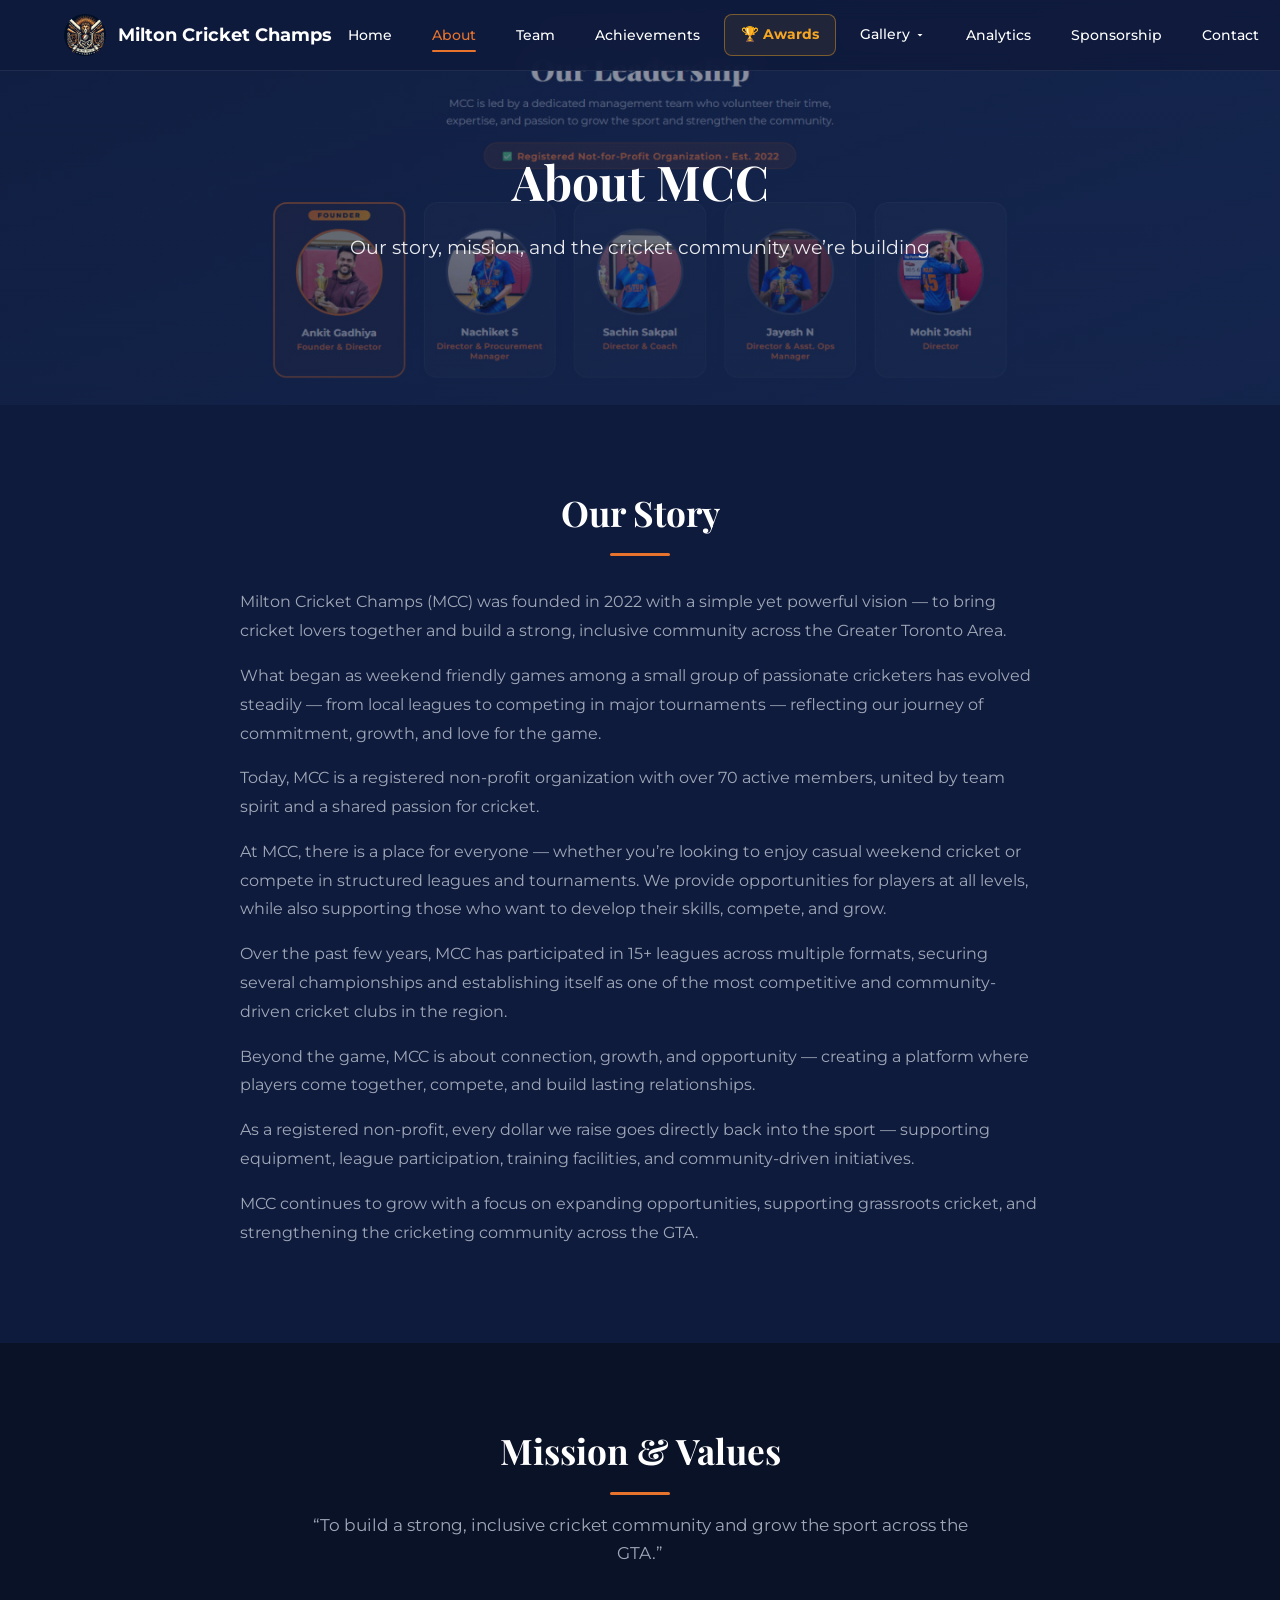
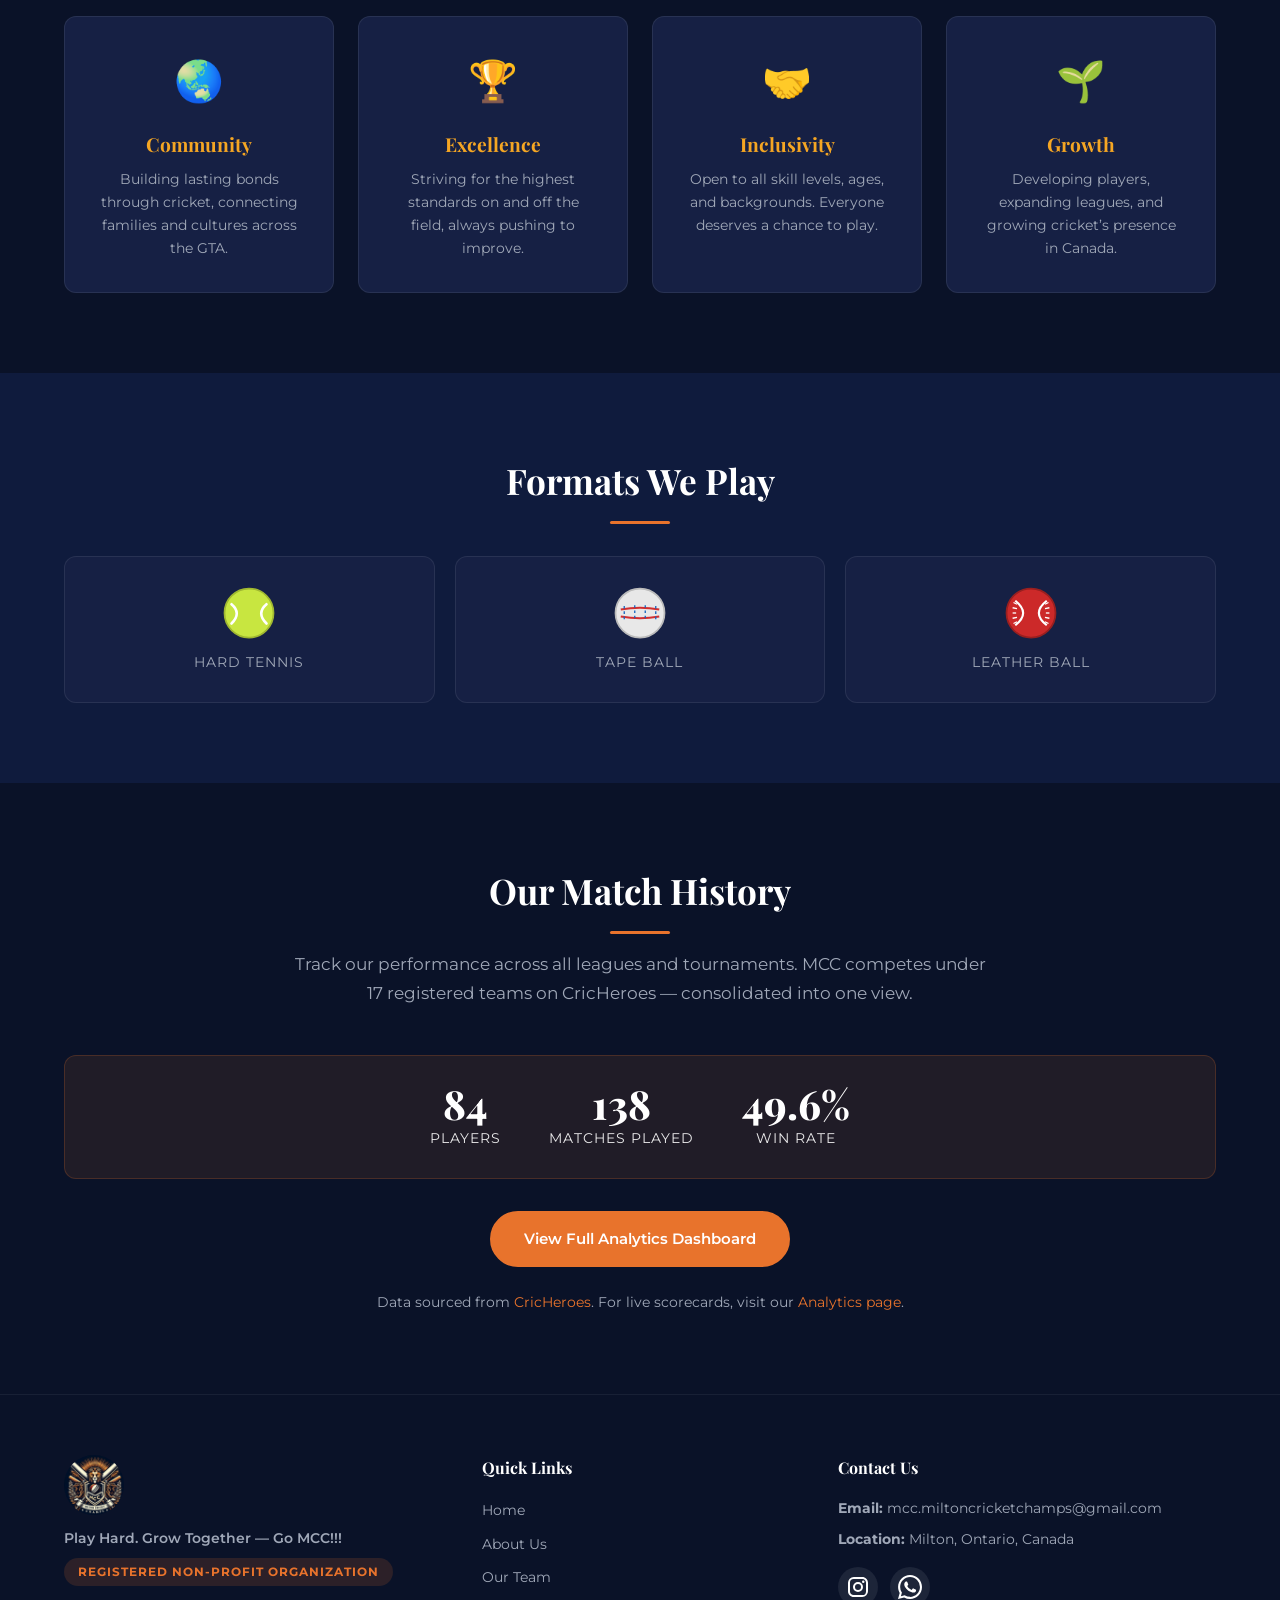
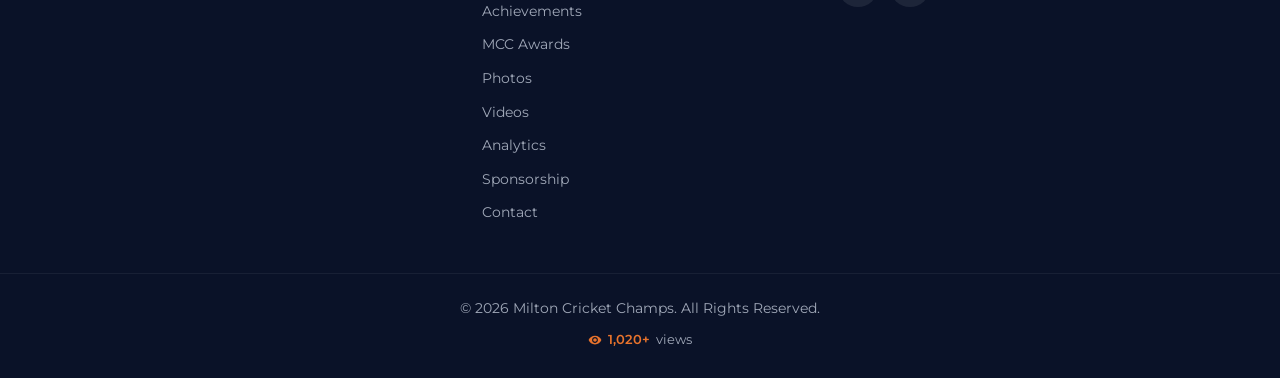
==== commit ecb559d5: "Auto-update: refresh analytics & videos [2026-10-31]" ====
--- a/about.html
+++ b/about.html
@@ -156,8 +156,8 @@
 
     <div class="cricheroes-aggregate">
       <div class="stat-item"><span class="stat-number">84</span><span class="stat-label">Players</span></div>
-      <div class="stat-item"><span class="stat-number">137</span><span class="stat-label">Matches Played</span></div>
-      <div class="stat-item"><span class="stat-number">50.0%</span><span class="stat-label">Win Rate</span></div>
+      <div class="stat-item"><span class="stat-number">138</span><span class="stat-label">Matches Played</span></div>
+      <div class="stat-item"><span class="stat-number">49.6%</span><span class="stat-label">Win Rate</span></div>
     </div>
 
     <div style="text-align:center; margin-top:32px;">
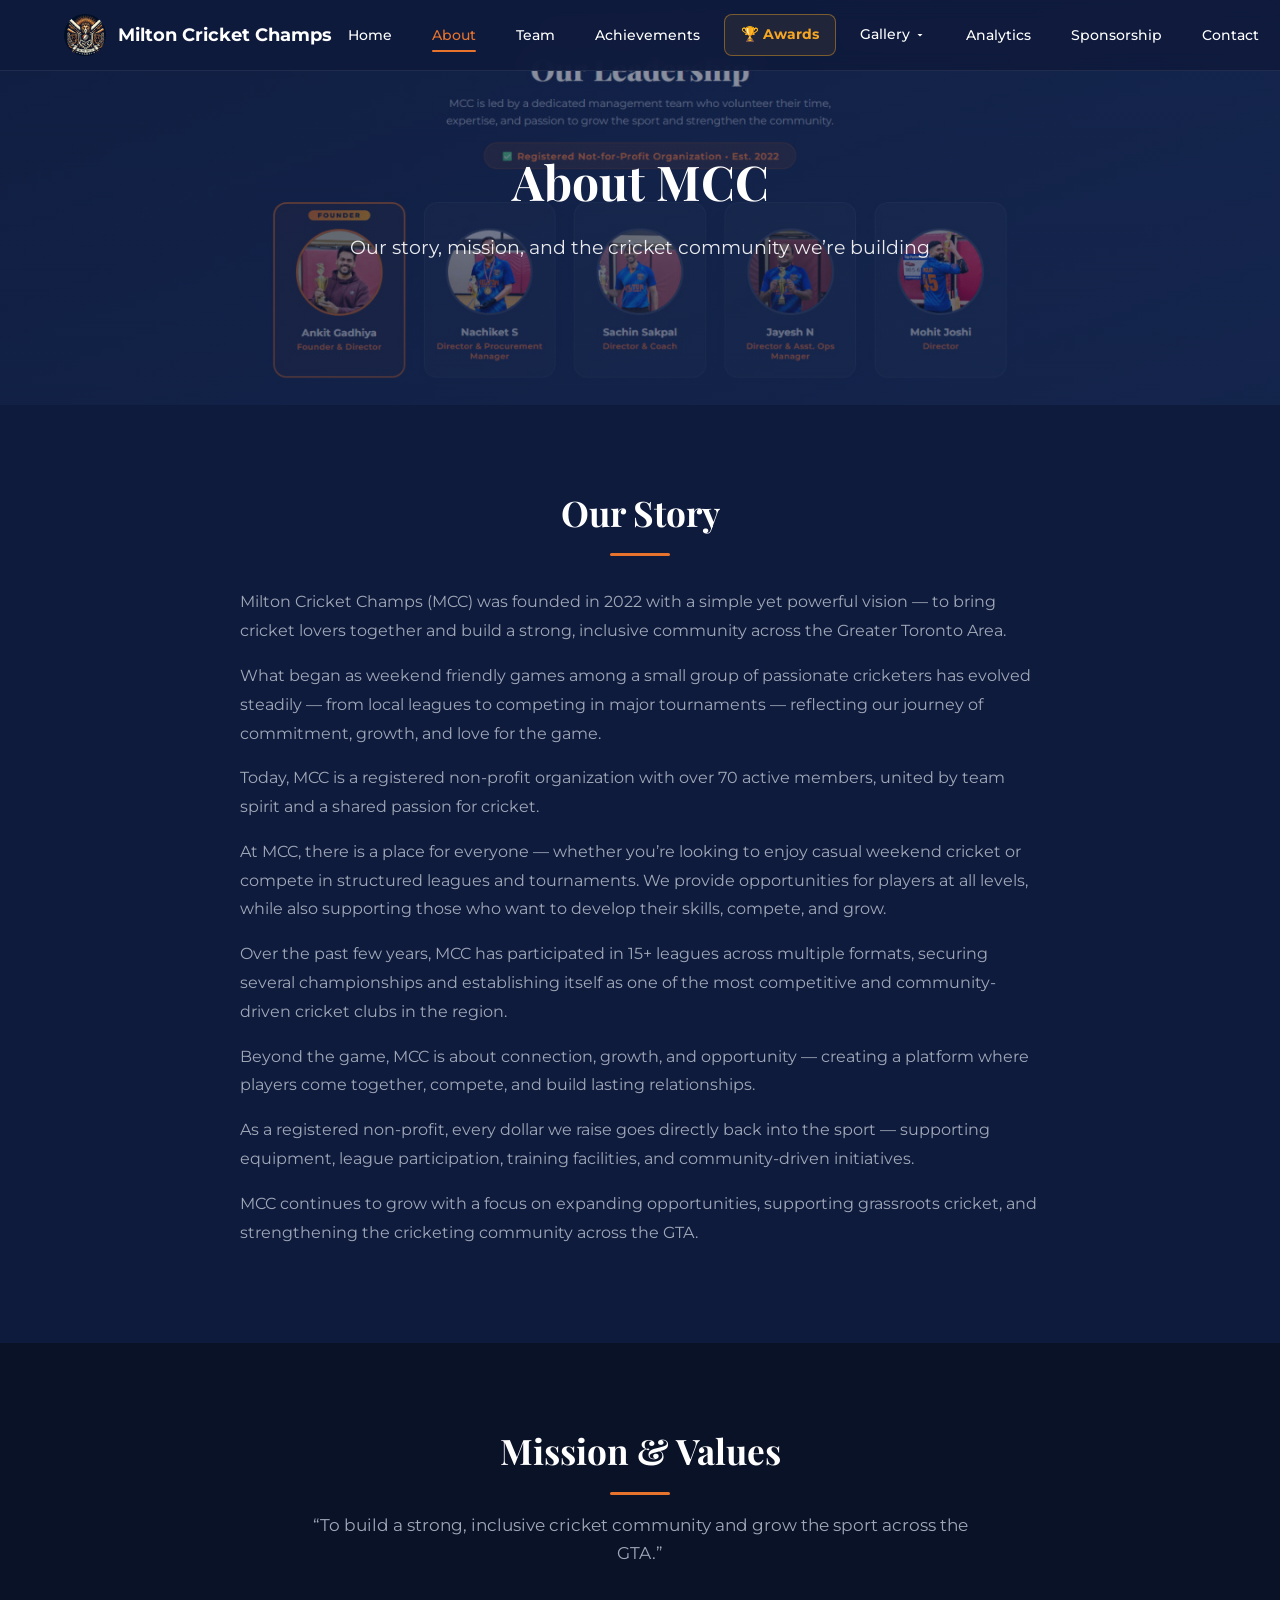
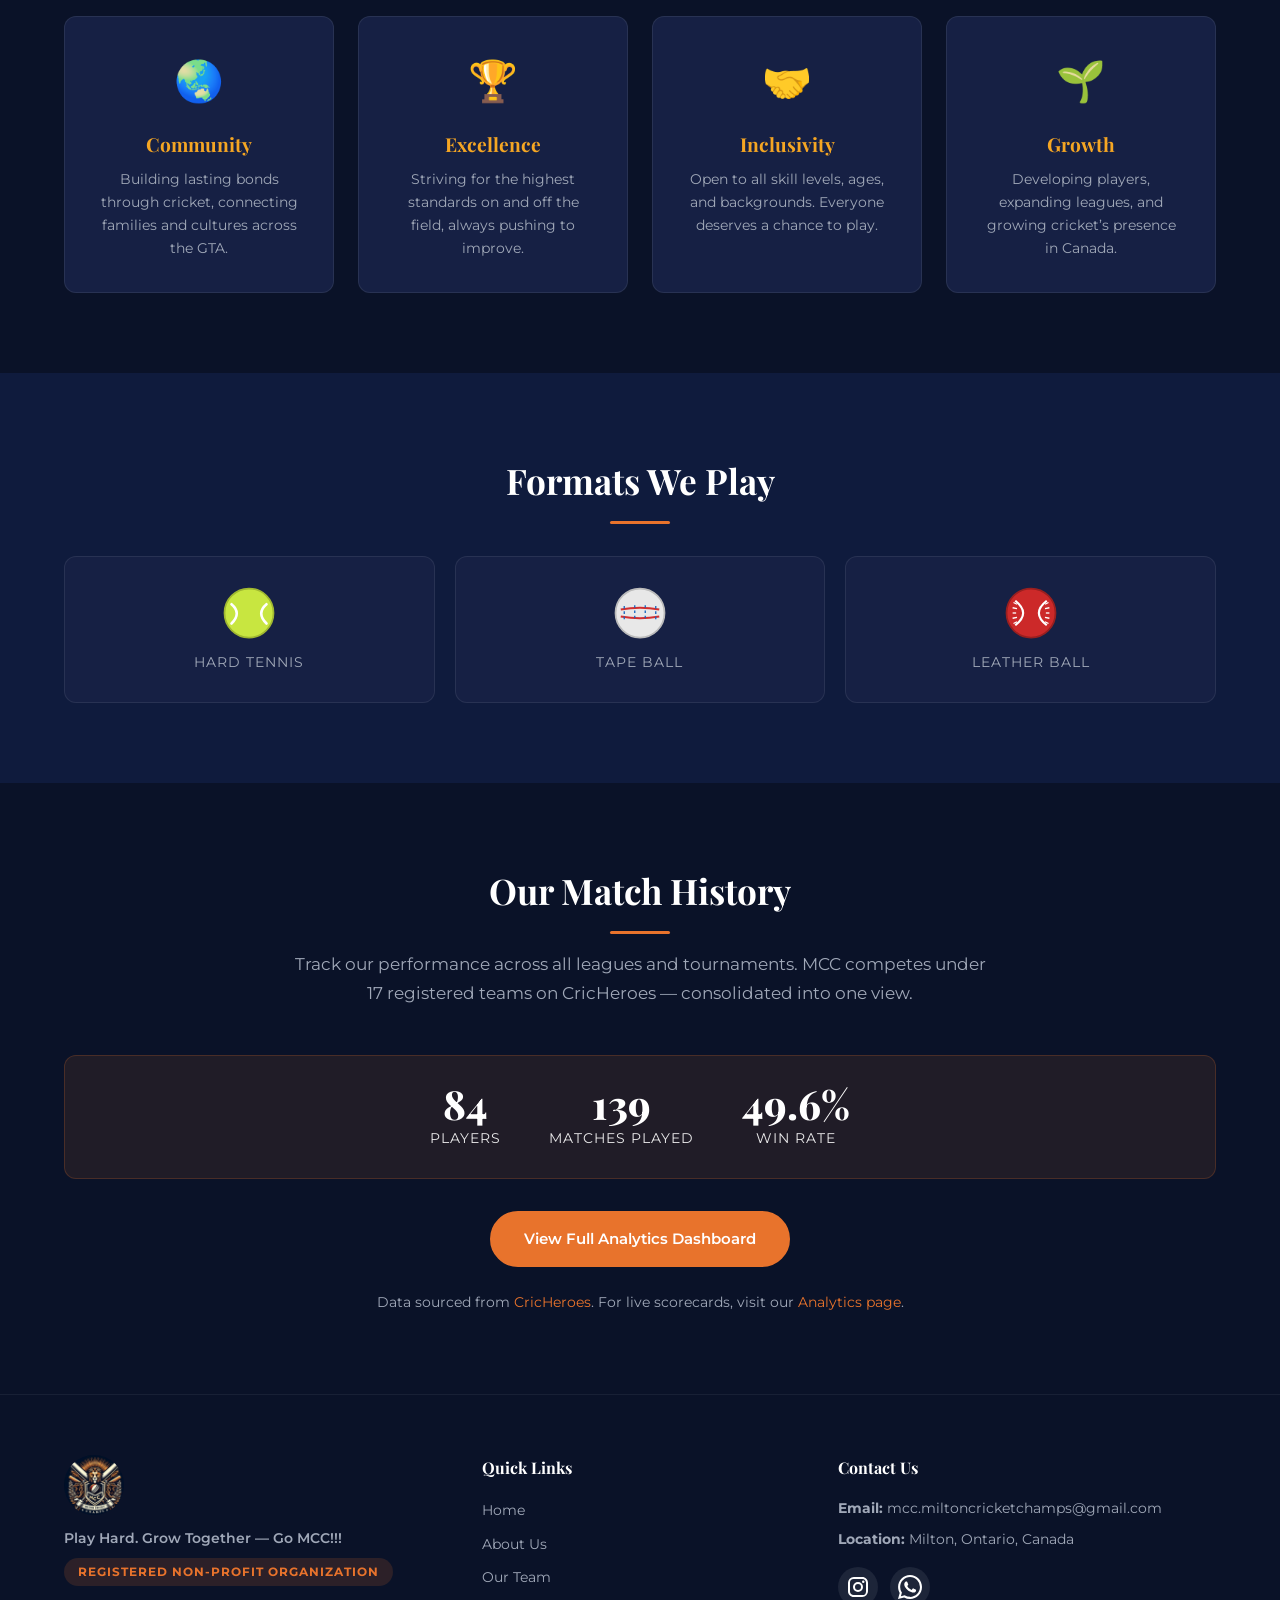
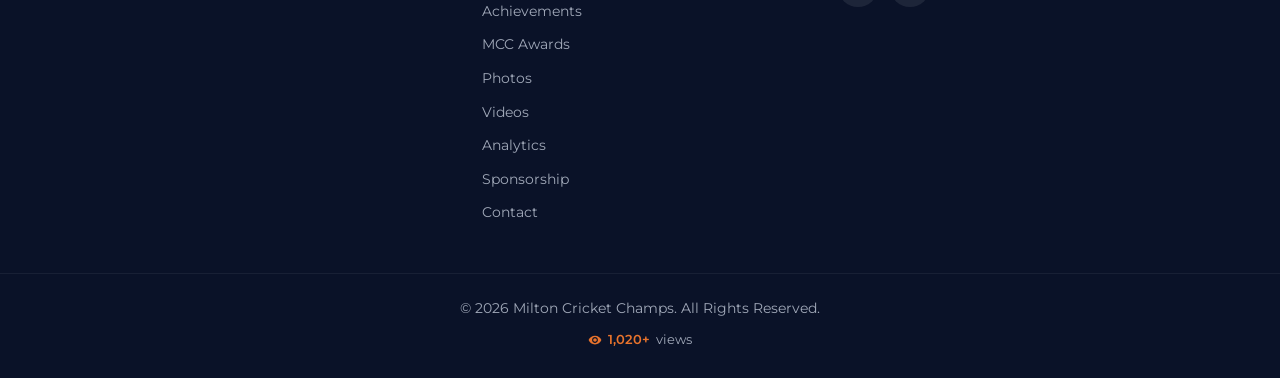
==== commit e9cdabfd: "Auto-update: refresh analytics & videos [2026-11-01]" ====
--- a/about.html
+++ b/about.html
@@ -156,7 +156,7 @@
 
     <div class="cricheroes-aggregate">
       <div class="stat-item"><span class="stat-number">84</span><span class="stat-label">Players</span></div>
-      <div class="stat-item"><span class="stat-number">138</span><span class="stat-label">Matches Played</span></div>
+      <div class="stat-item"><span class="stat-number">139</span><span class="stat-label">Matches Played</span></div>
       <div class="stat-item"><span class="stat-number">49.6%</span><span class="stat-label">Win Rate</span></div>
     </div>
 
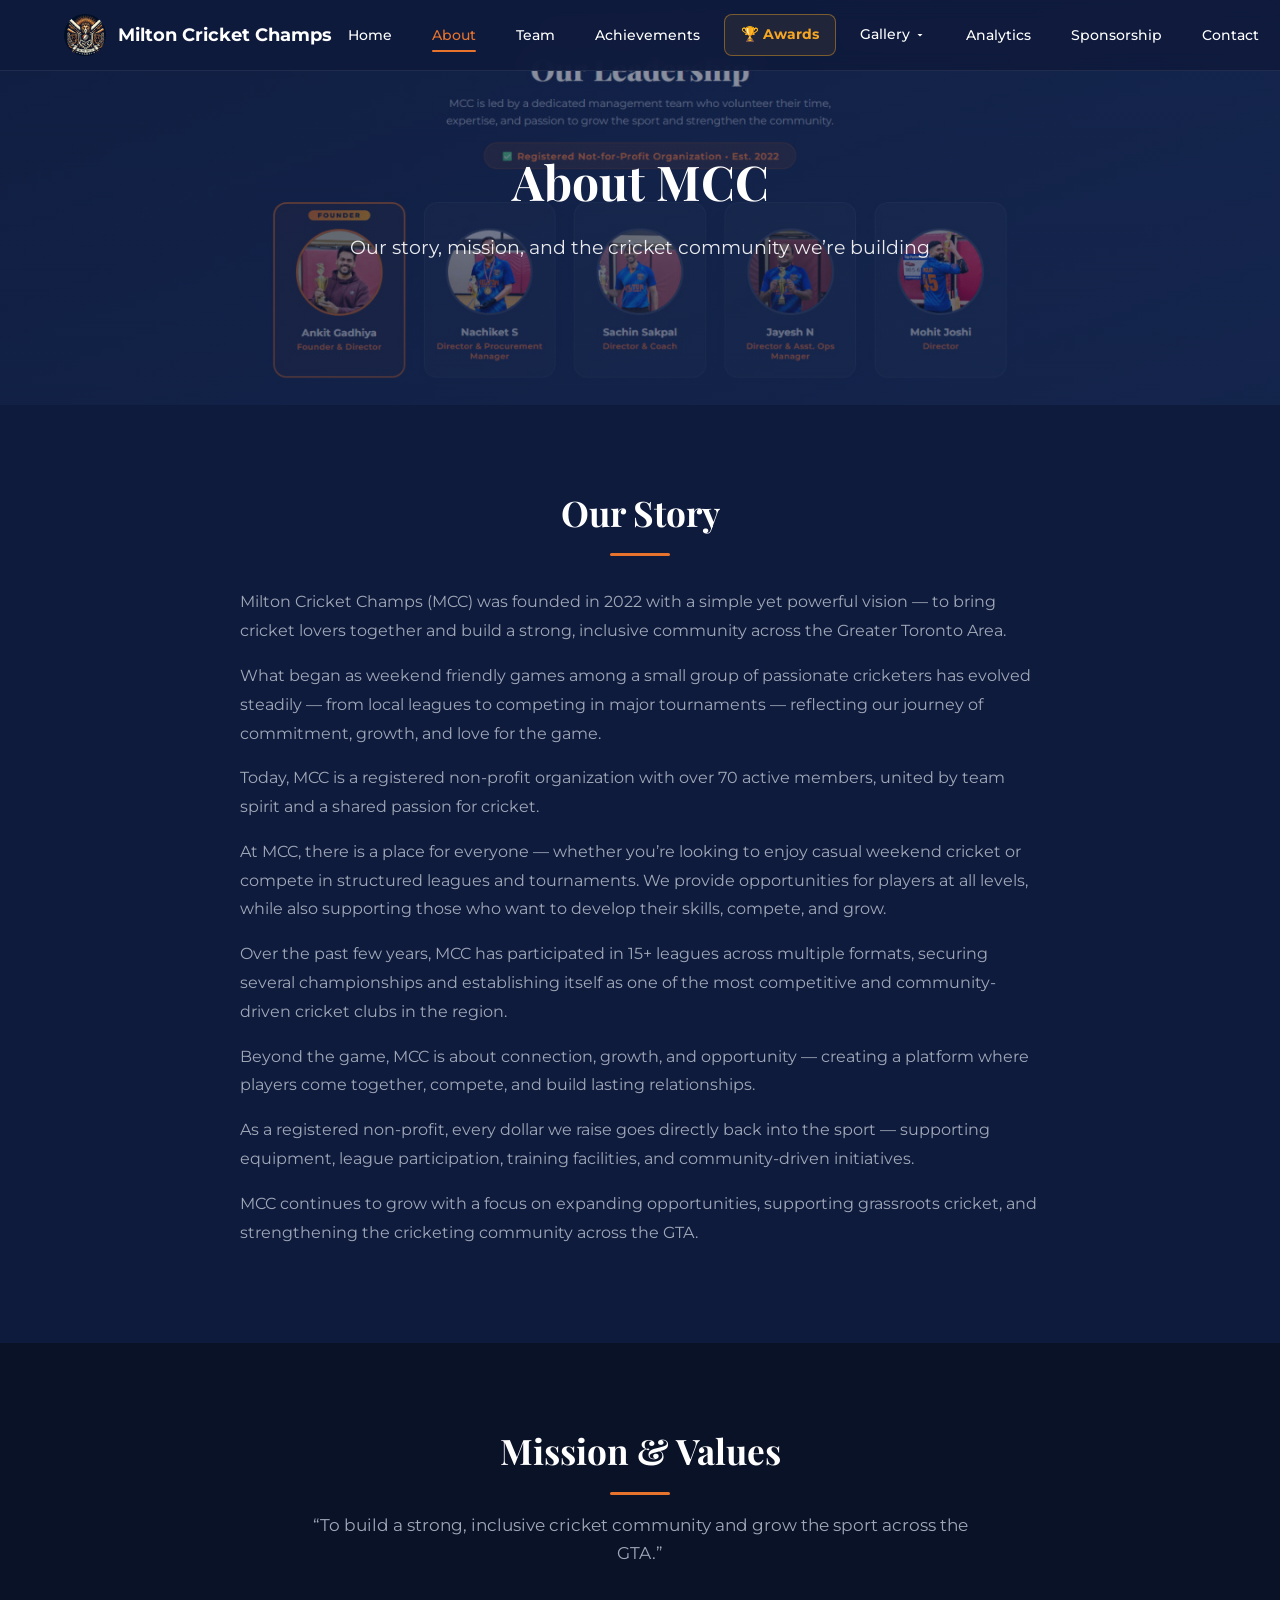
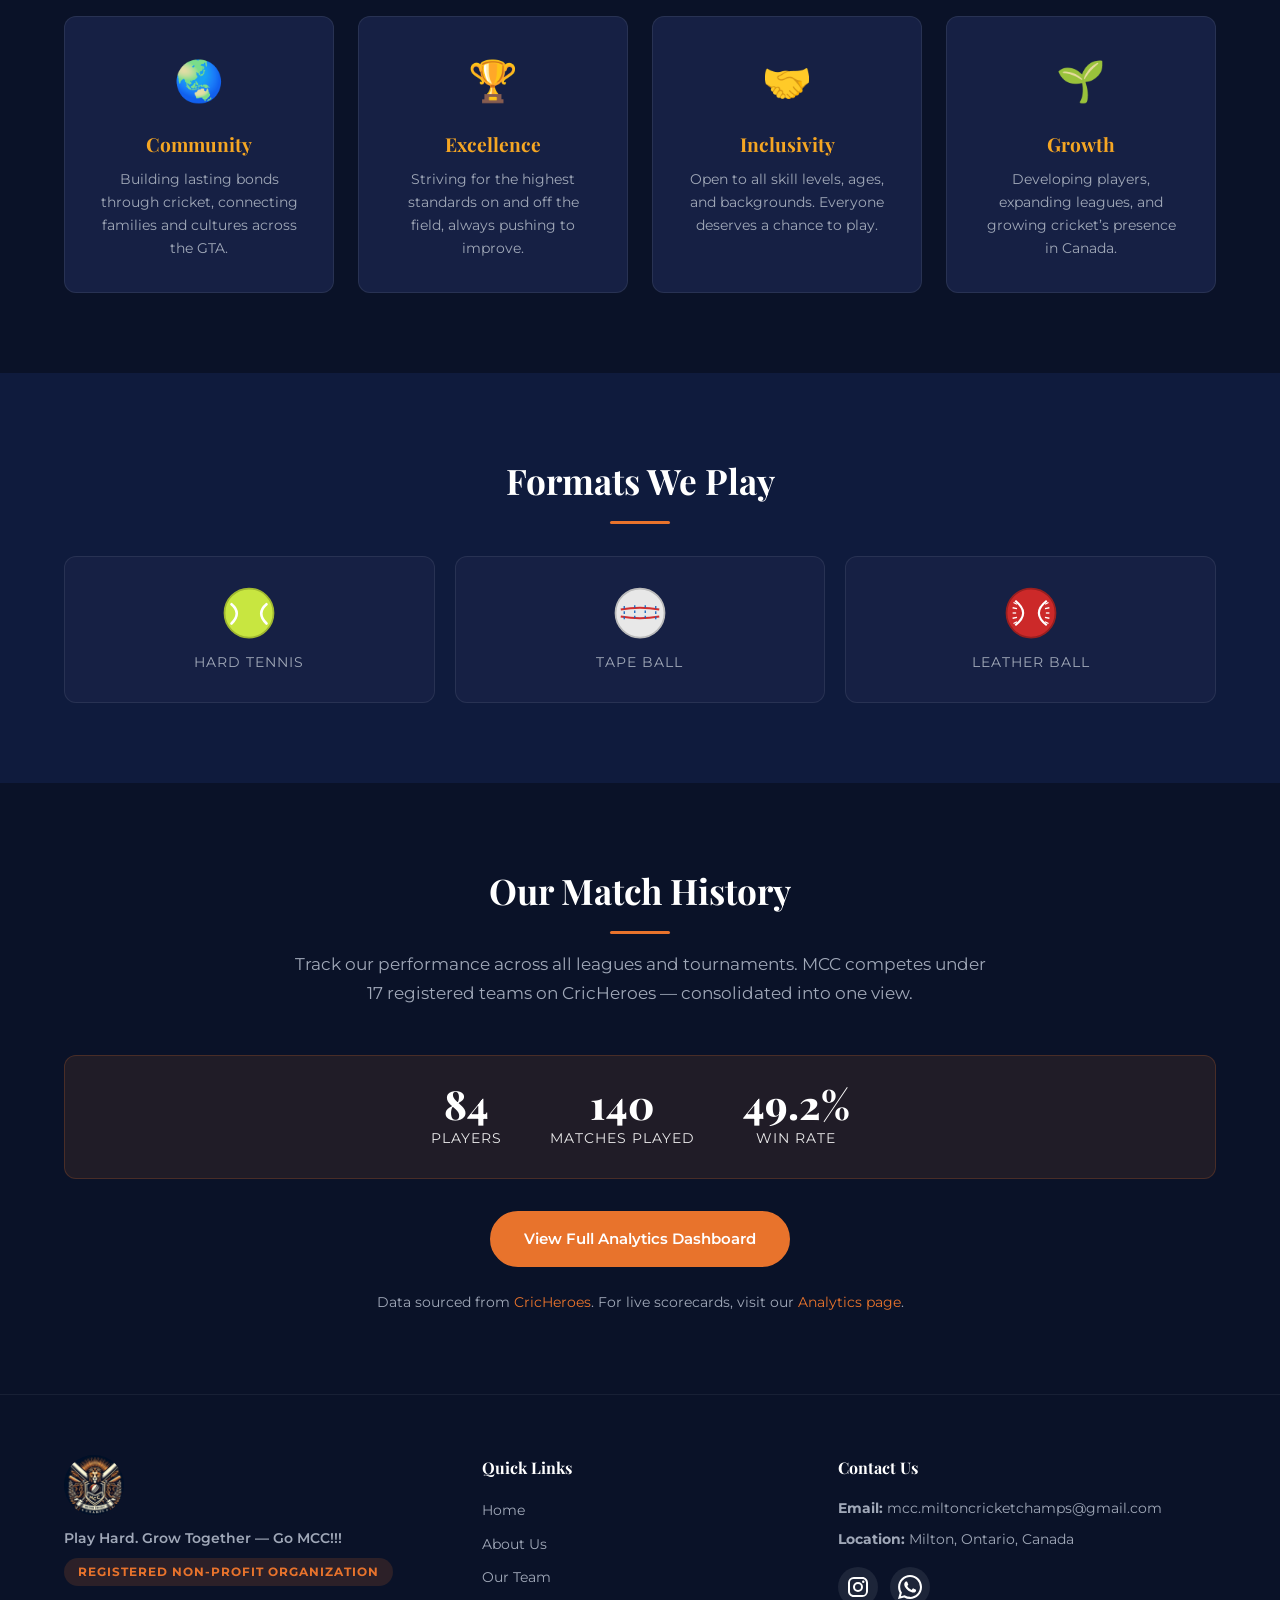
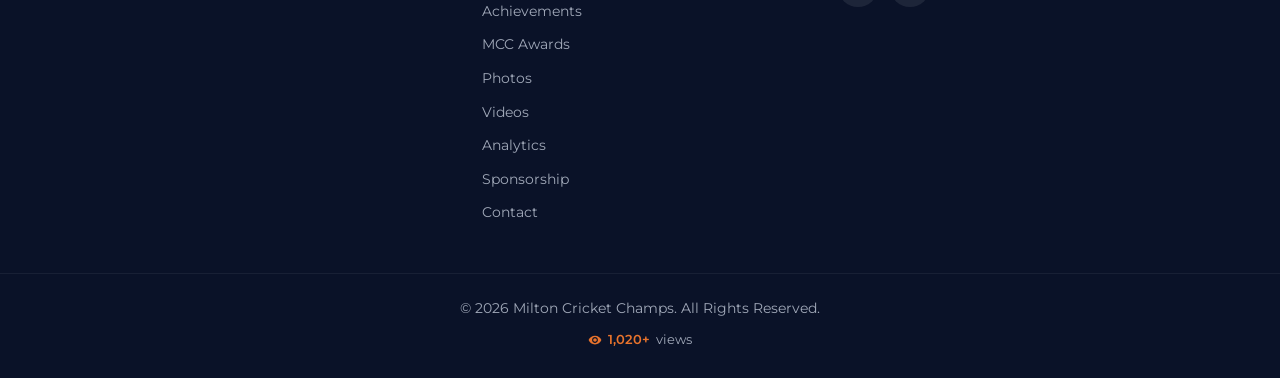
==== commit 743fe80a: "Auto-update: refresh analytics & videos [2026-11-14]" ====
--- a/about.html
+++ b/about.html
@@ -156,8 +156,8 @@
 
     <div class="cricheroes-aggregate">
       <div class="stat-item"><span class="stat-number">84</span><span class="stat-label">Players</span></div>
-      <div class="stat-item"><span class="stat-number">139</span><span class="stat-label">Matches Played</span></div>
-      <div class="stat-item"><span class="stat-number">49.6%</span><span class="stat-label">Win Rate</span></div>
+      <div class="stat-item"><span class="stat-number">140</span><span class="stat-label">Matches Played</span></div>
+      <div class="stat-item"><span class="stat-number">49.2%</span><span class="stat-label">Win Rate</span></div>
     </div>
 
     <div style="text-align:center; margin-top:32px;">
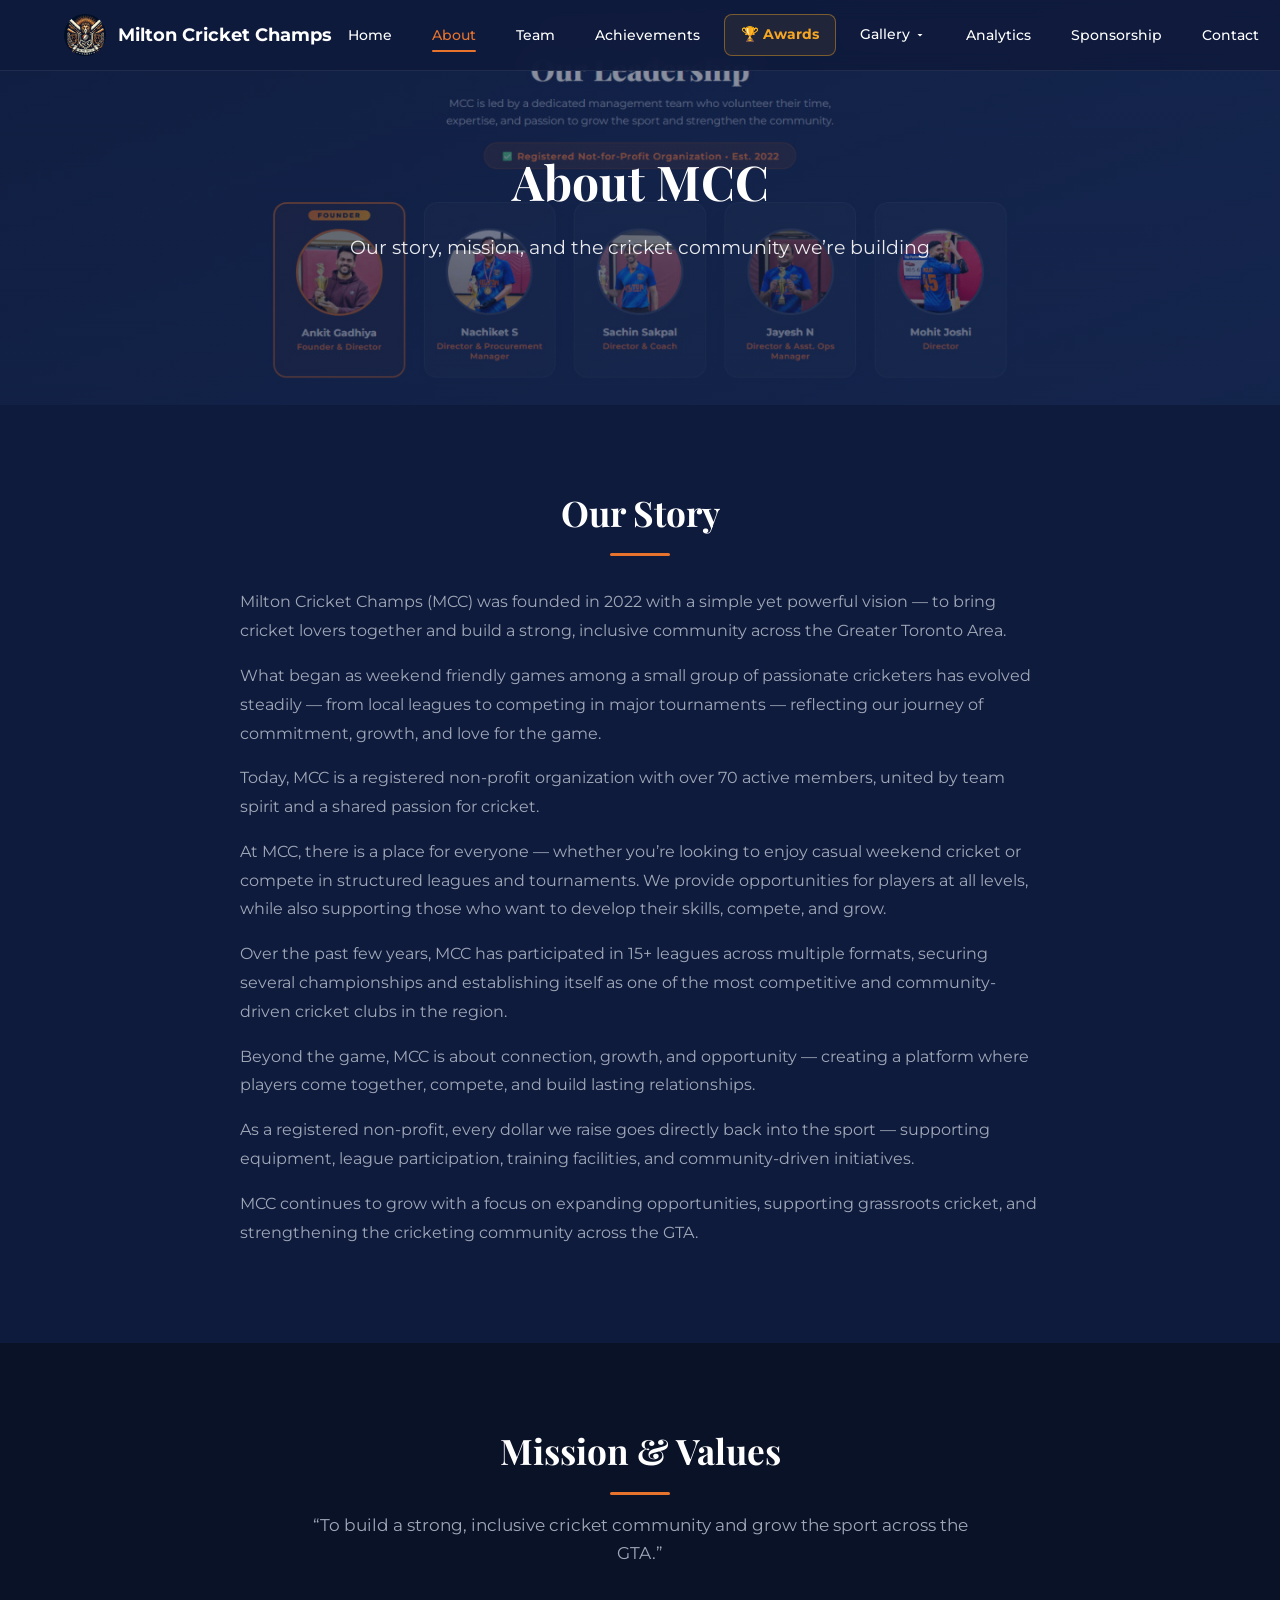
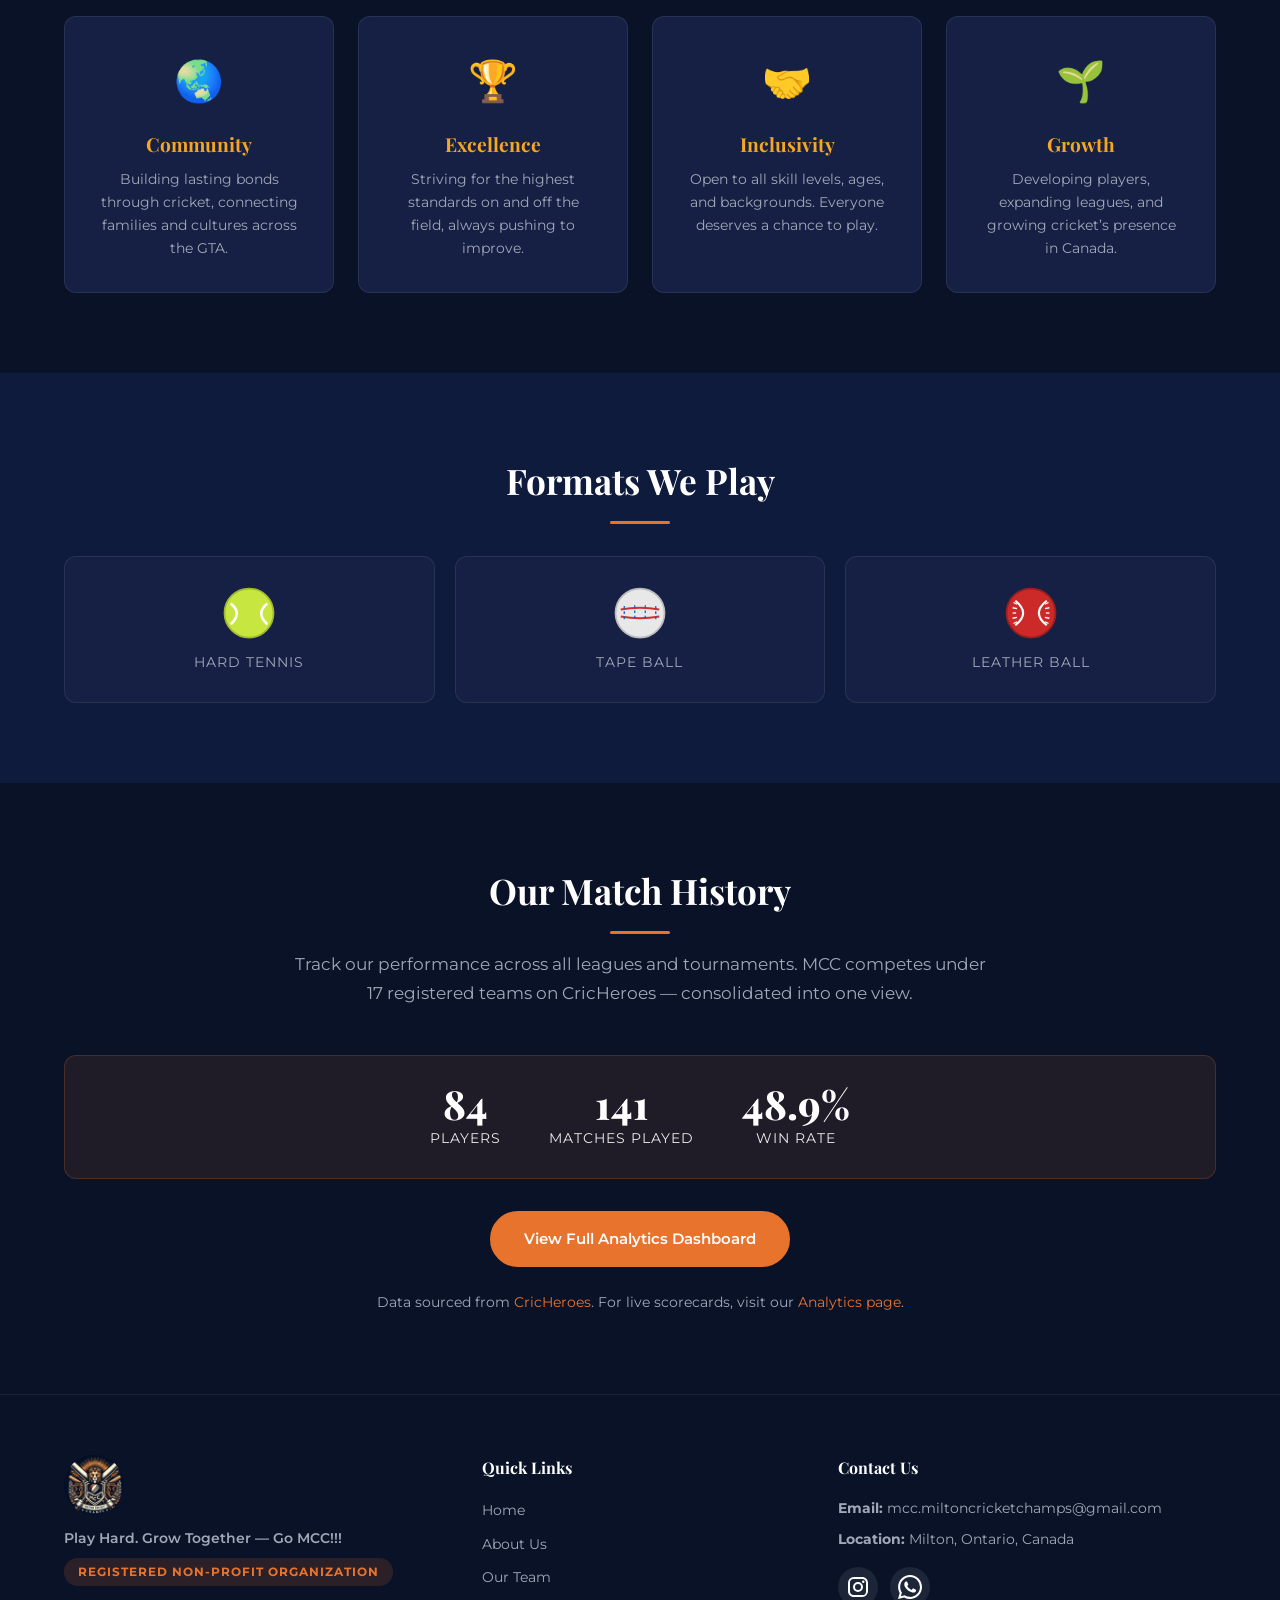
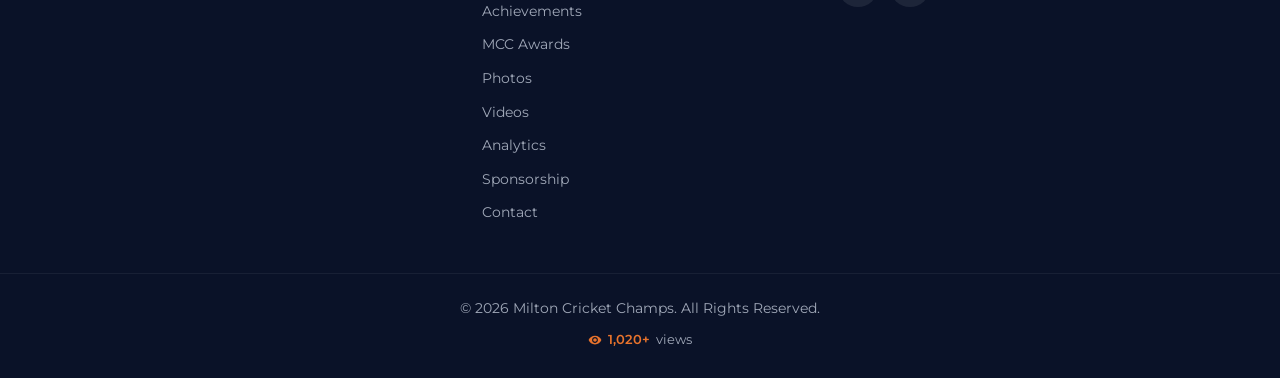
==== commit e03de86c: "Auto-update: refresh timestamp [2026-11-15]" ====
--- a/about.html
+++ b/about.html
@@ -156,8 +156,8 @@
 
     <div class="cricheroes-aggregate">
       <div class="stat-item"><span class="stat-number">84</span><span class="stat-label">Players</span></div>
-      <div class="stat-item"><span class="stat-number">140</span><span class="stat-label">Matches Played</span></div>
-      <div class="stat-item"><span class="stat-number">49.2%</span><span class="stat-label">Win Rate</span></div>
+      <div class="stat-item"><span class="stat-number">141</span><span class="stat-label">Matches Played</span></div>
+      <div class="stat-item"><span class="stat-number">48.9%</span><span class="stat-label">Win Rate</span></div>
     </div>
 
     <div style="text-align:center; margin-top:32px;">
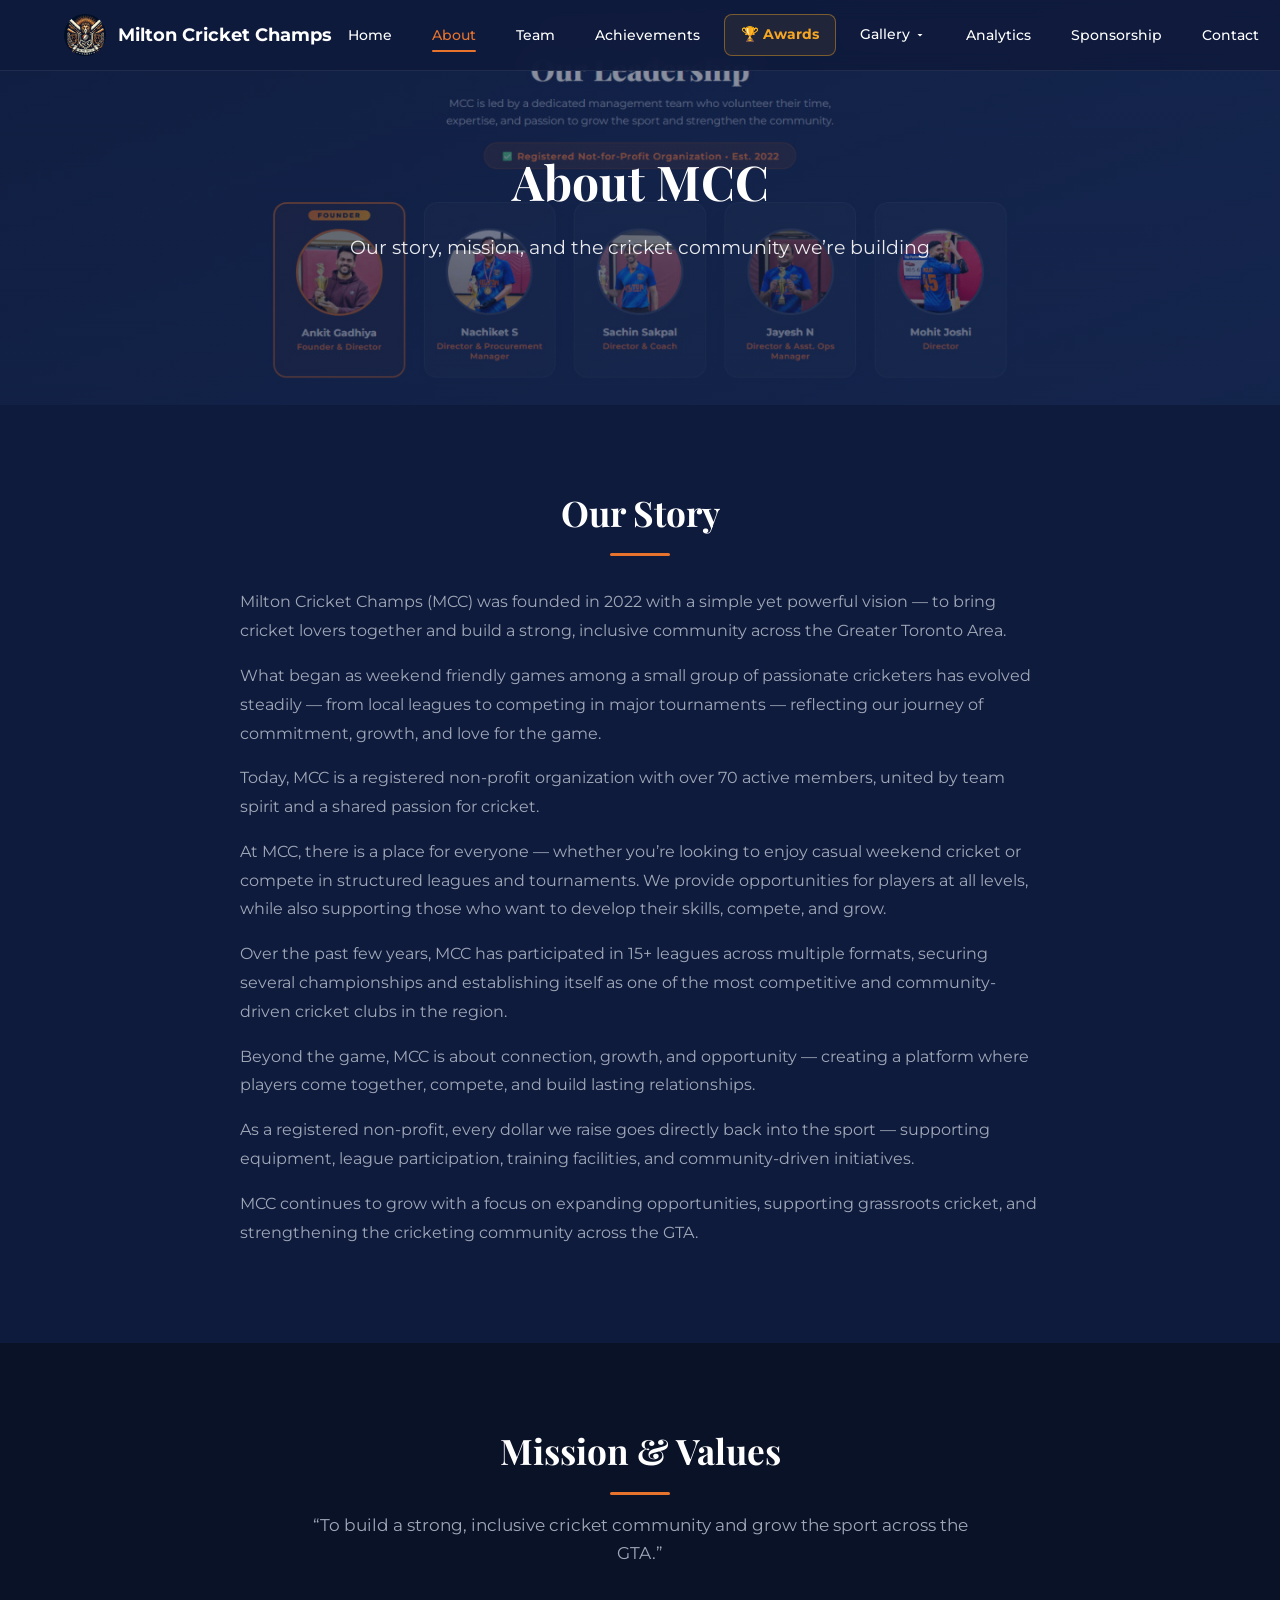
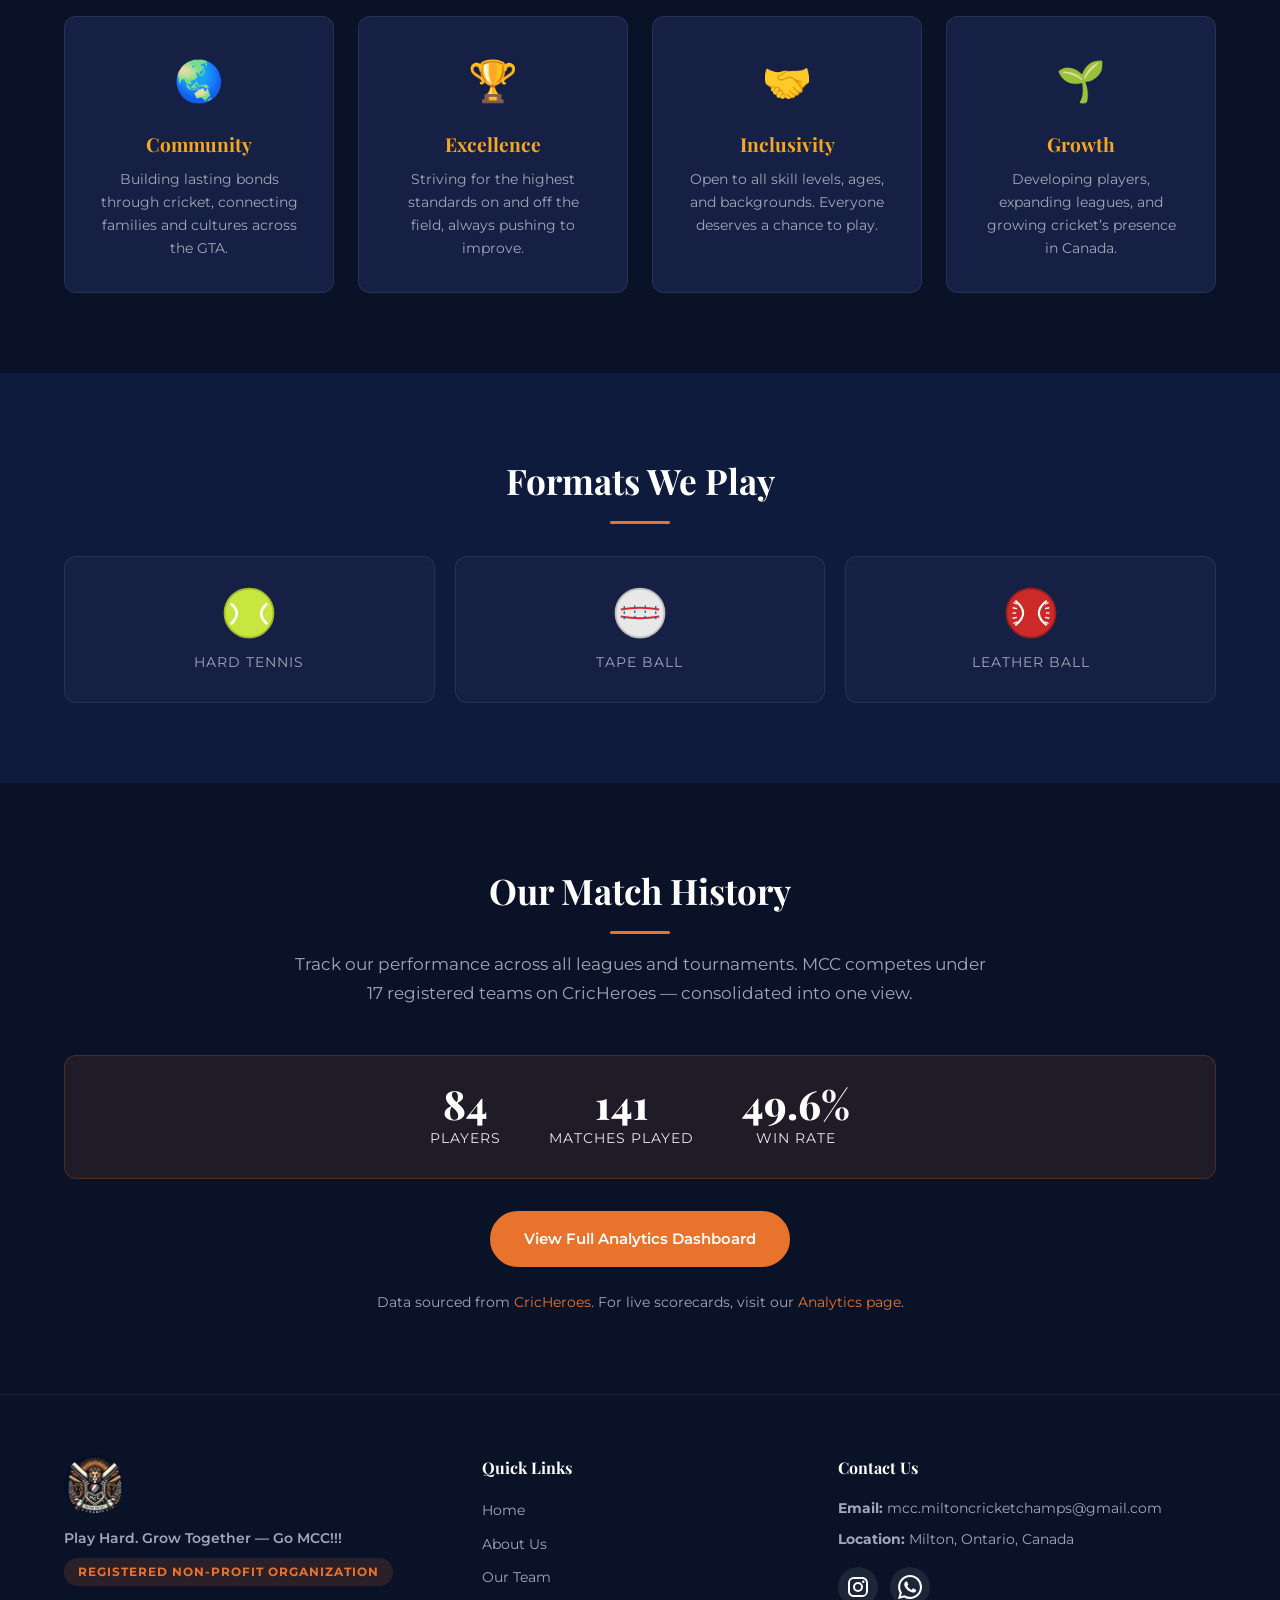
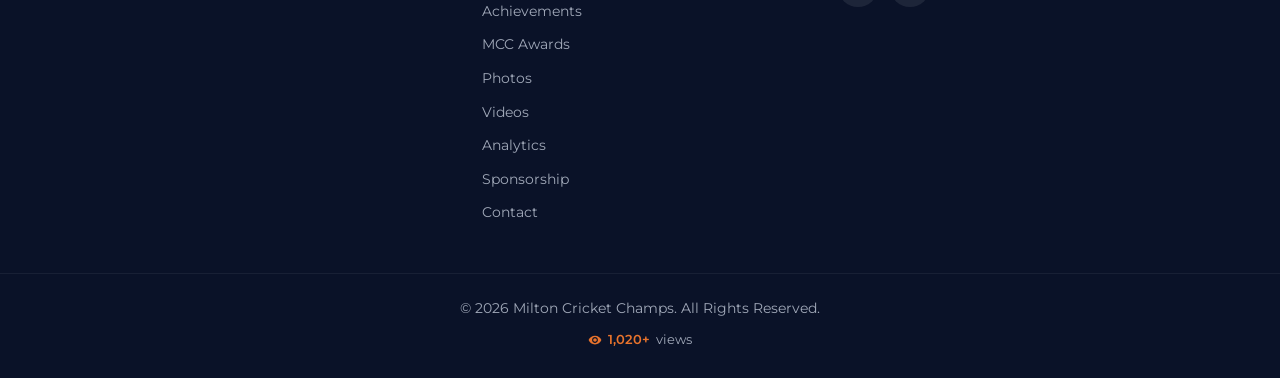
==== commit 3d69b9b0: "Auto-update: refresh analytics & videos [2026-11-16]" ====
--- a/about.html
+++ b/about.html
@@ -157,7 +157,7 @@
     <div class="cricheroes-aggregate">
       <div class="stat-item"><span class="stat-number">84</span><span class="stat-label">Players</span></div>
       <div class="stat-item"><span class="stat-number">141</span><span class="stat-label">Matches Played</span></div>
-      <div class="stat-item"><span class="stat-number">48.9%</span><span class="stat-label">Win Rate</span></div>
+      <div class="stat-item"><span class="stat-number">49.6%</span><span class="stat-label">Win Rate</span></div>
     </div>
 
     <div style="text-align:center; margin-top:32px;">
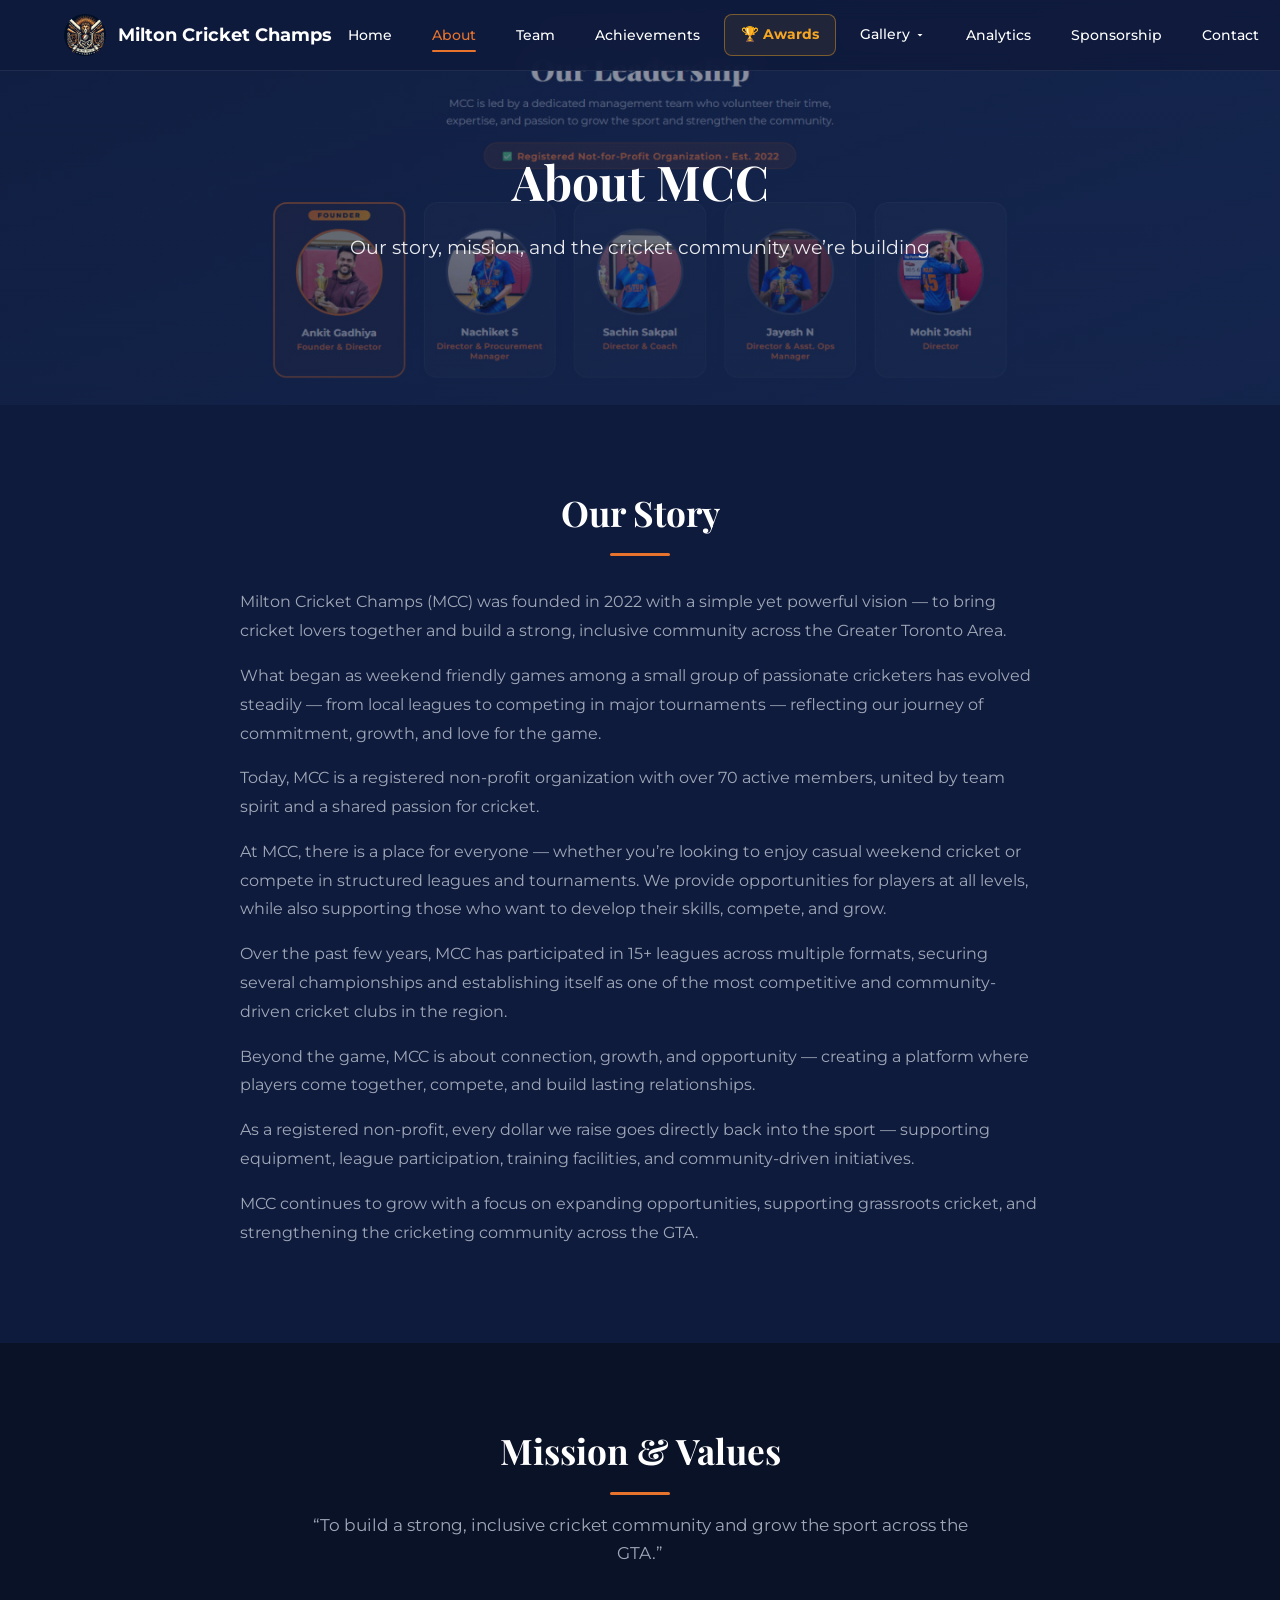
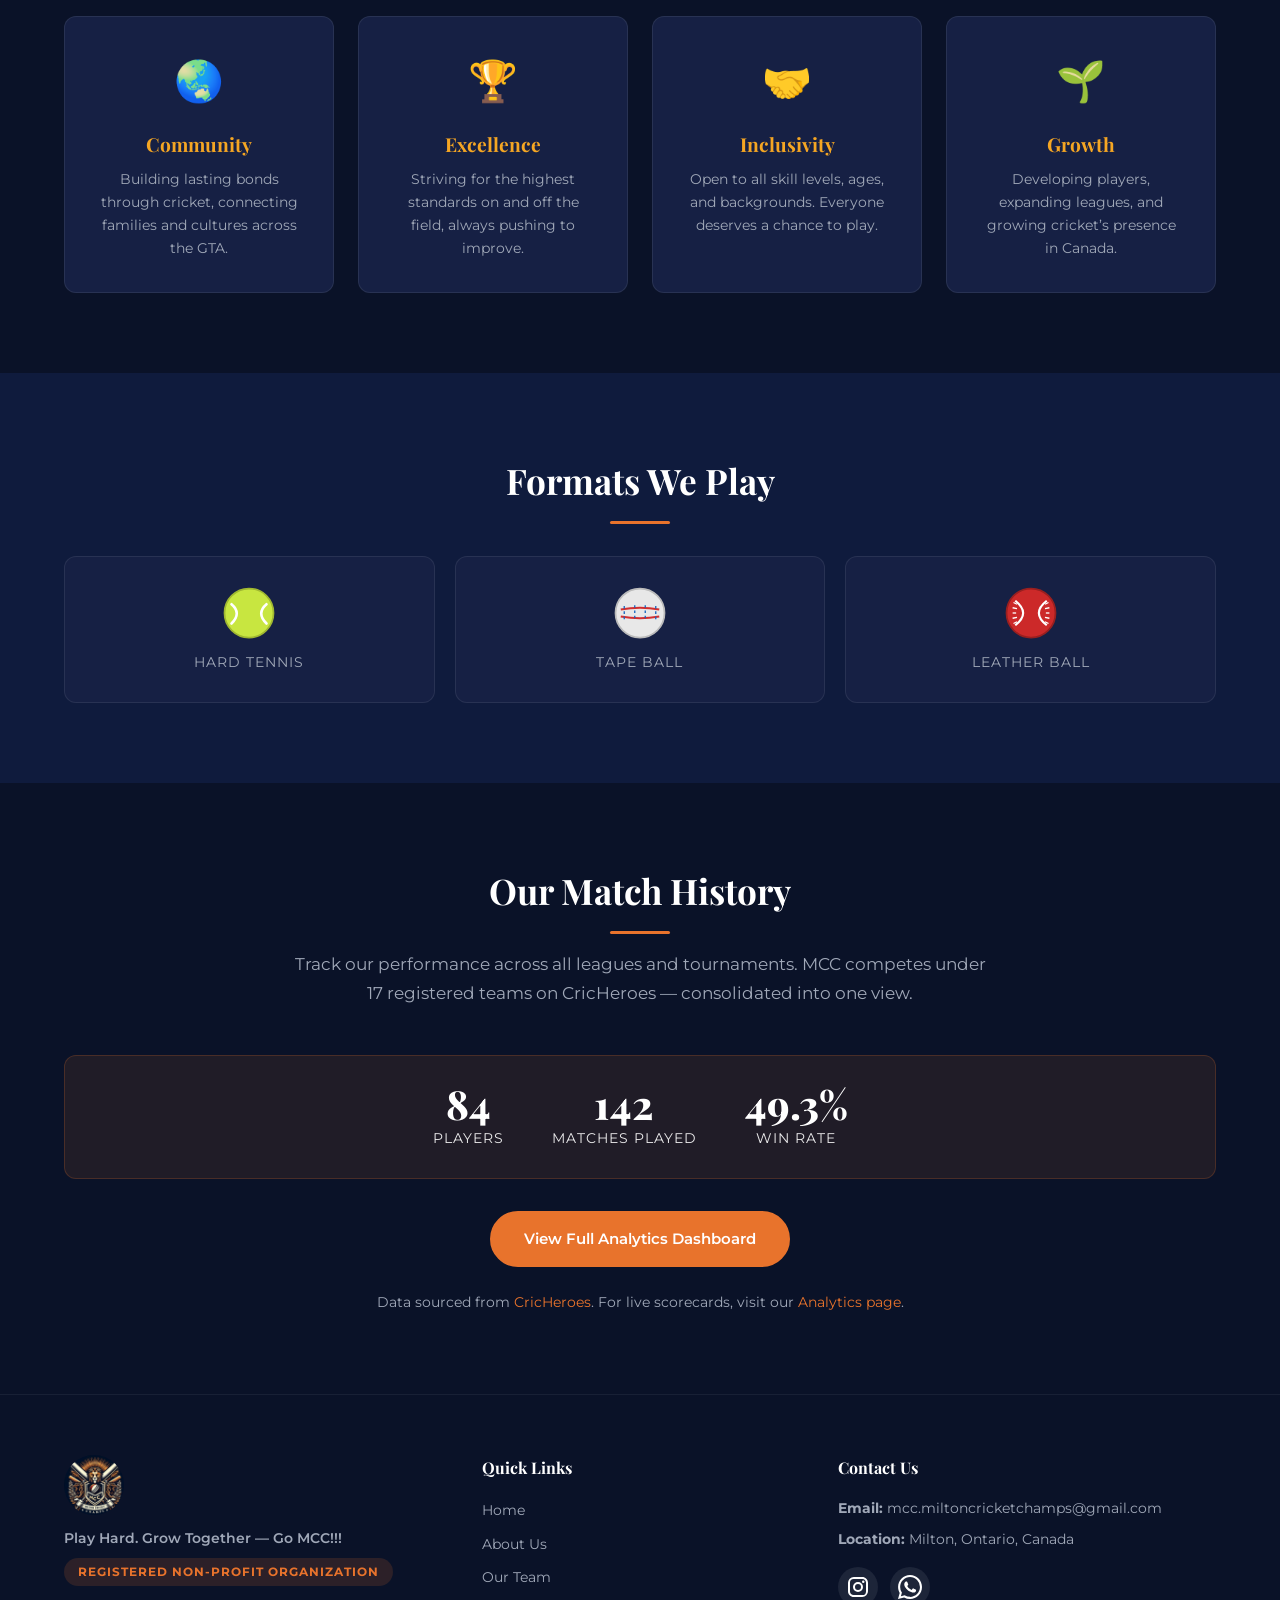
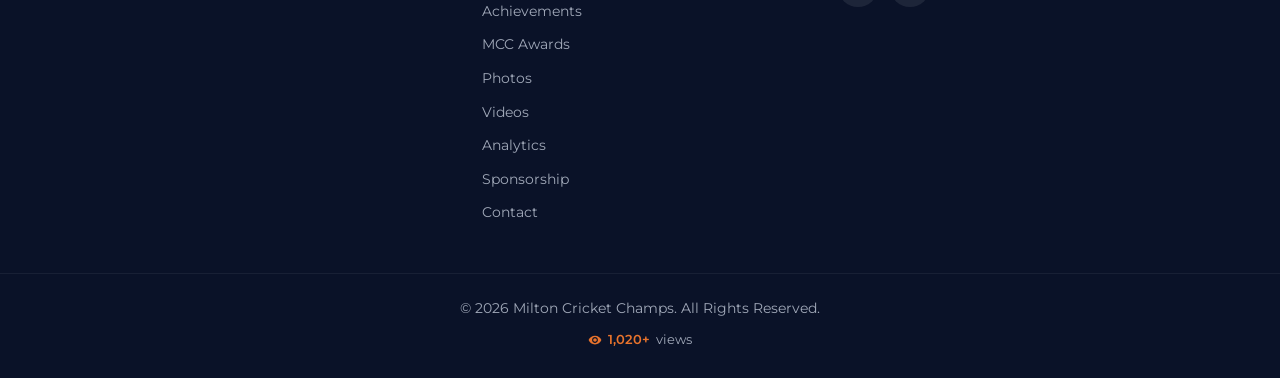
==== commit 760e7465: "Auto-update: refresh analytics & videos [2026-11-21]" ====
--- a/about.html
+++ b/about.html
@@ -156,8 +156,8 @@
 
     <div class="cricheroes-aggregate">
       <div class="stat-item"><span class="stat-number">84</span><span class="stat-label">Players</span></div>
-      <div class="stat-item"><span class="stat-number">141</span><span class="stat-label">Matches Played</span></div>
-      <div class="stat-item"><span class="stat-number">49.6%</span><span class="stat-label">Win Rate</span></div>
+      <div class="stat-item"><span class="stat-number">142</span><span class="stat-label">Matches Played</span></div>
+      <div class="stat-item"><span class="stat-number">49.3%</span><span class="stat-label">Win Rate</span></div>
     </div>
 
     <div style="text-align:center; margin-top:32px;">
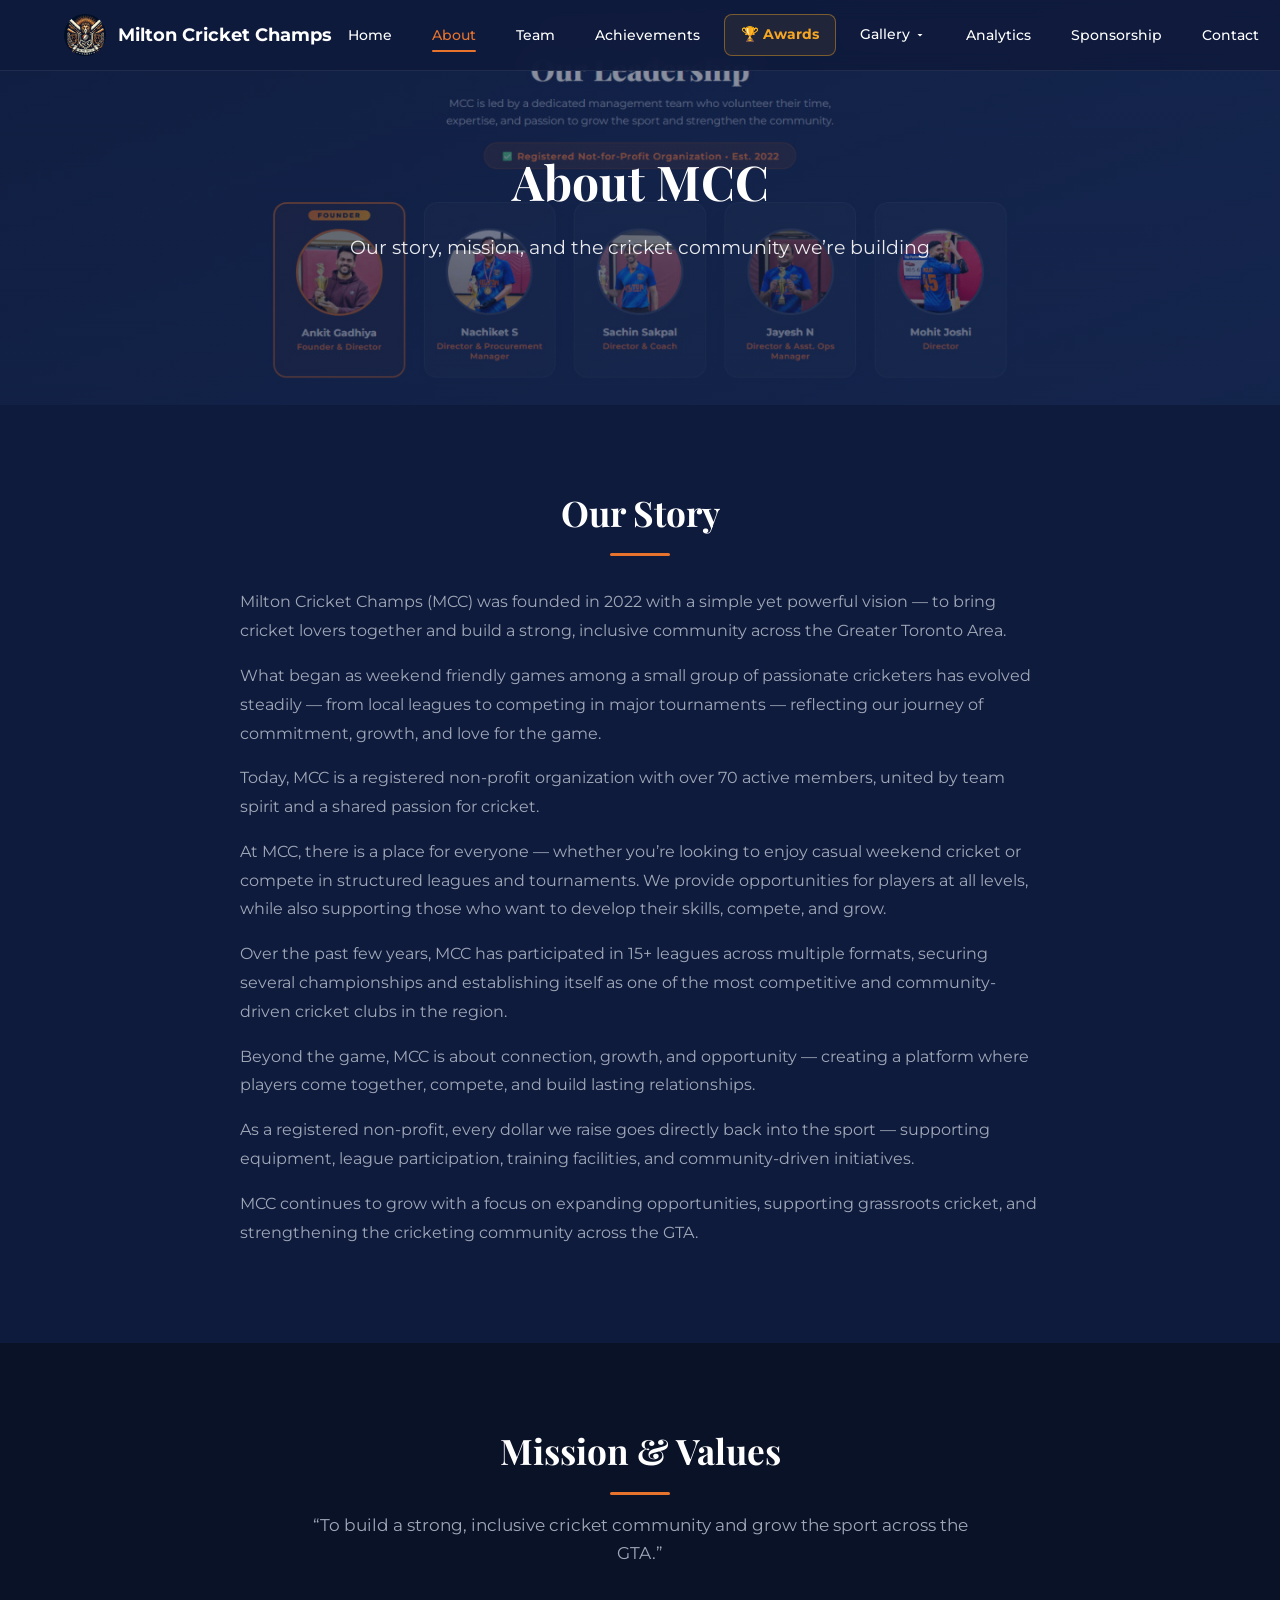
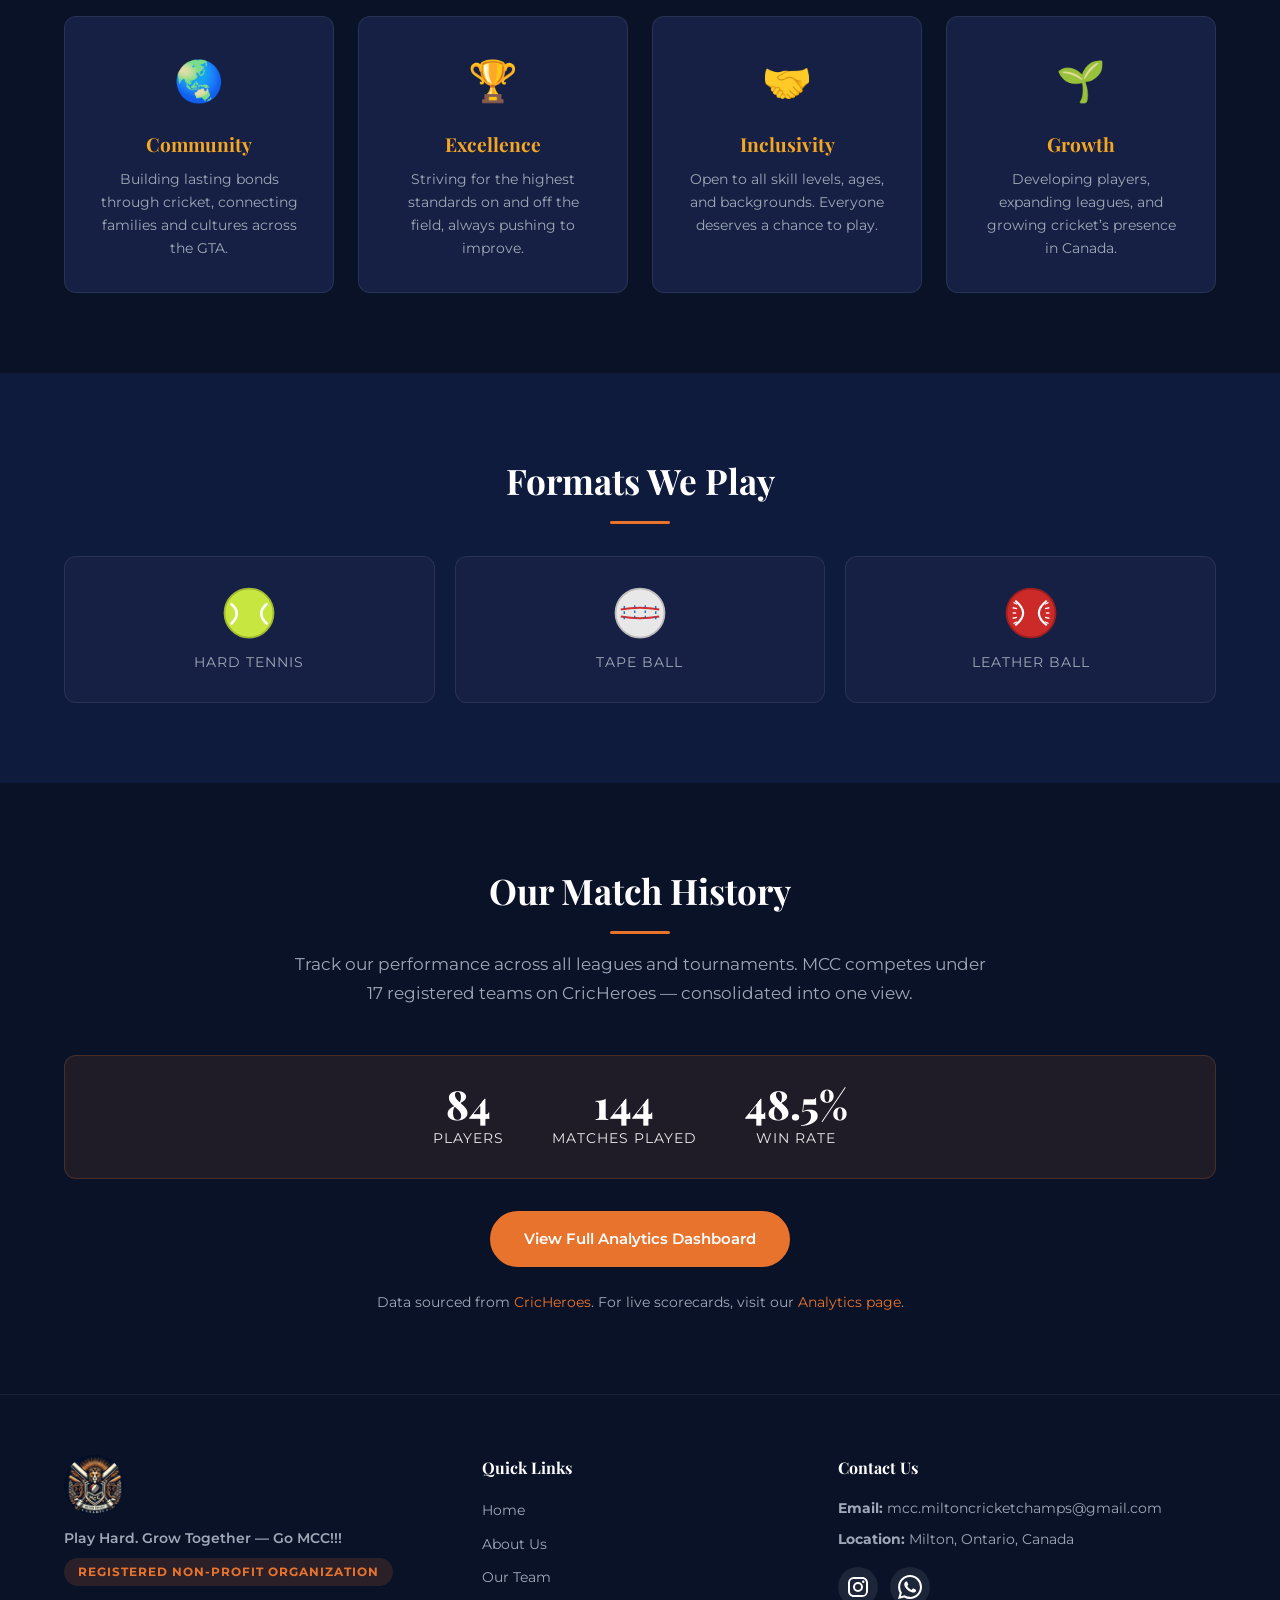
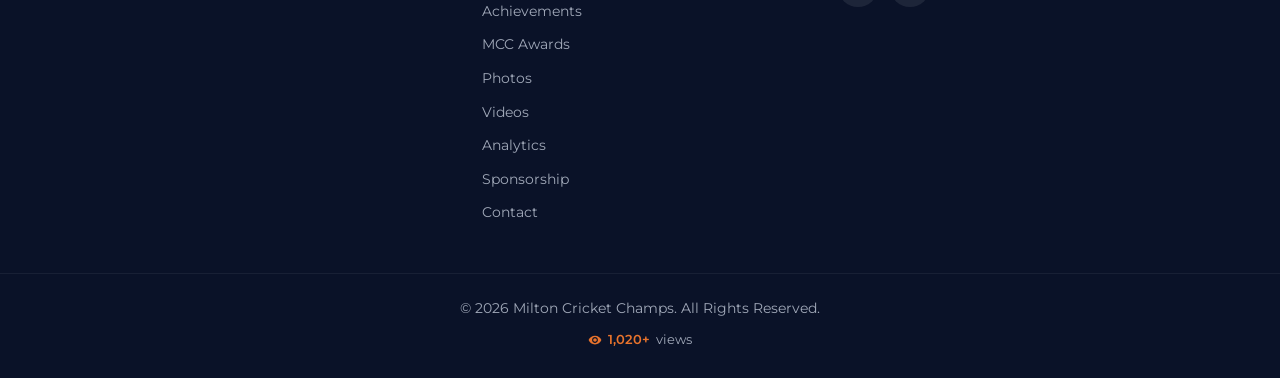
==== commit 3a59095d: "Fix missing Burlington match results Co-authored-by: Copilot <223556219+Copilot@users.noreply.github" ====
--- a/about.html
+++ b/about.html
@@ -156,8 +156,8 @@
 
     <div class="cricheroes-aggregate">
       <div class="stat-item"><span class="stat-number">84</span><span class="stat-label">Players</span></div>
-      <div class="stat-item"><span class="stat-number">142</span><span class="stat-label">Matches Played</span></div>
-      <div class="stat-item"><span class="stat-number">49.3%</span><span class="stat-label">Win Rate</span></div>
+      <div class="stat-item"><span class="stat-number">144</span><span class="stat-label">Matches Played</span></div>
+      <div class="stat-item"><span class="stat-number">48.5%</span><span class="stat-label">Win Rate</span></div>
     </div>
 
     <div style="text-align:center; margin-top:32px;">
